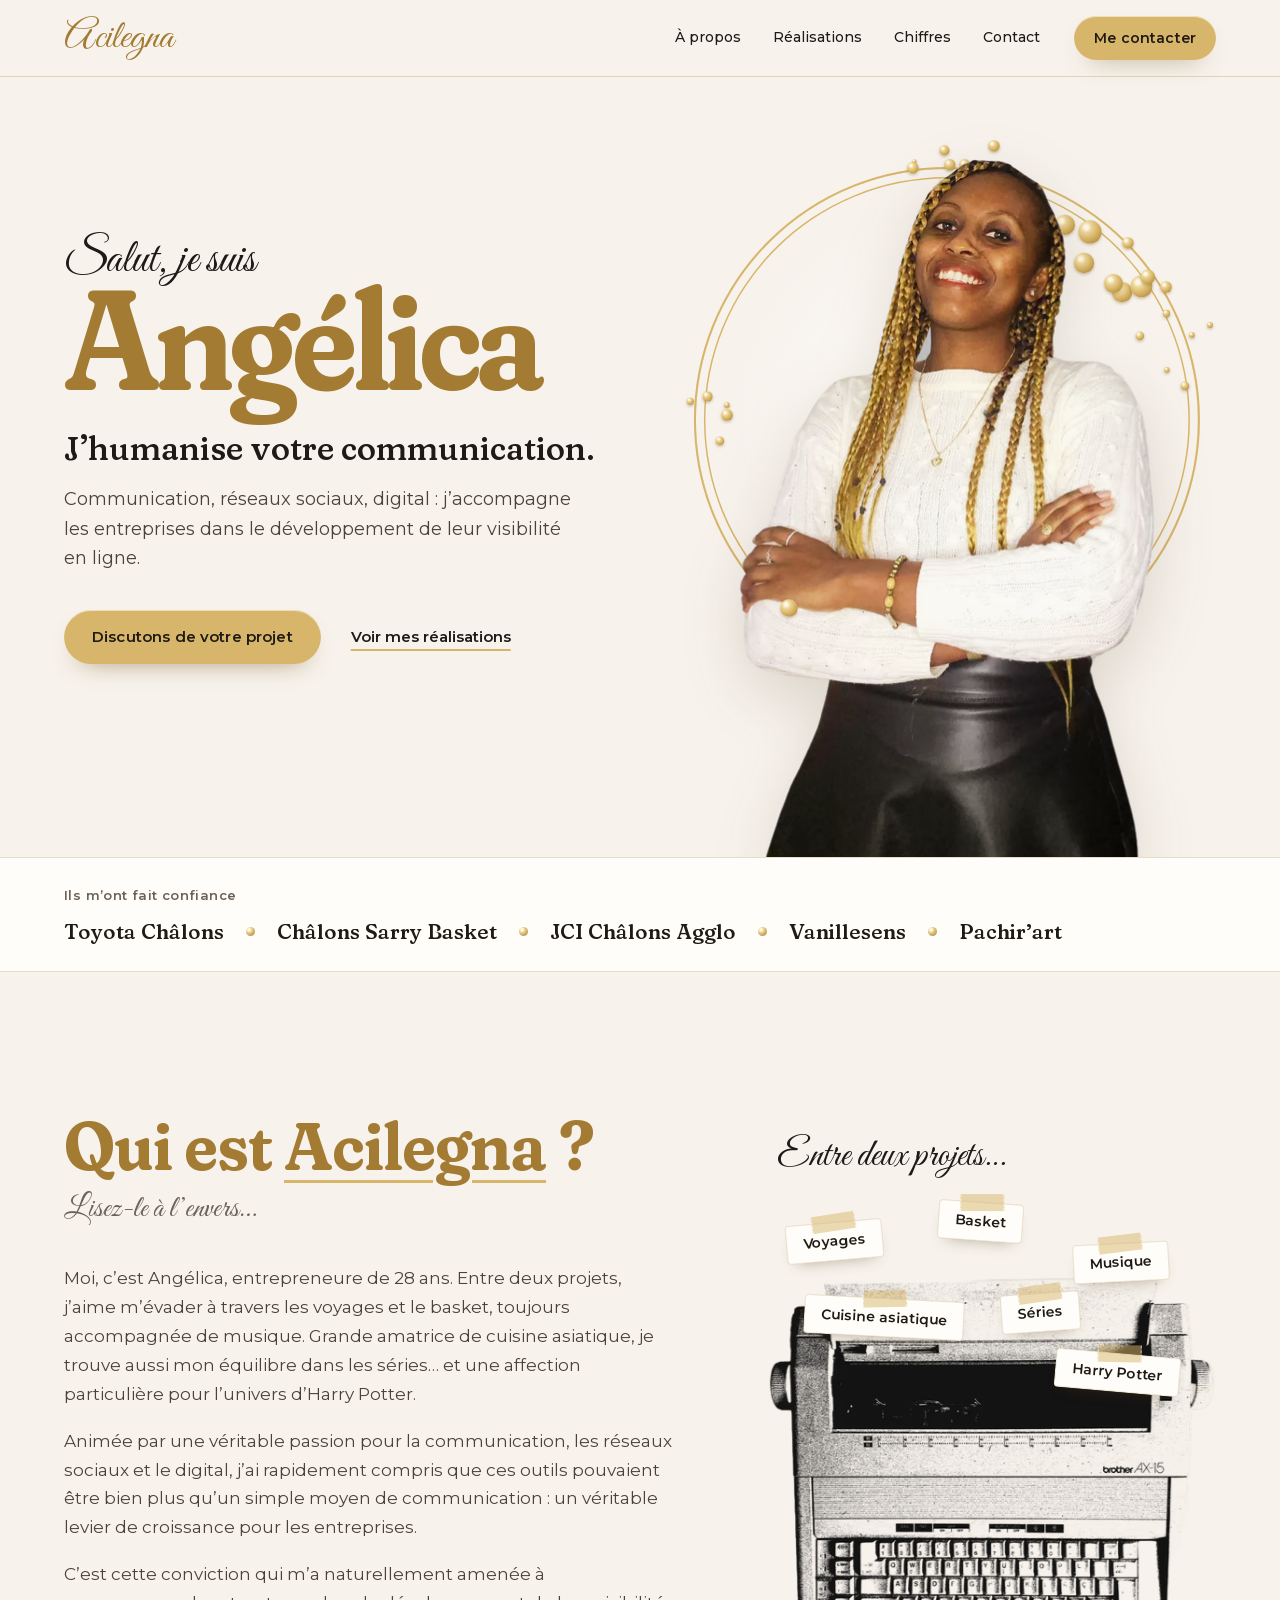
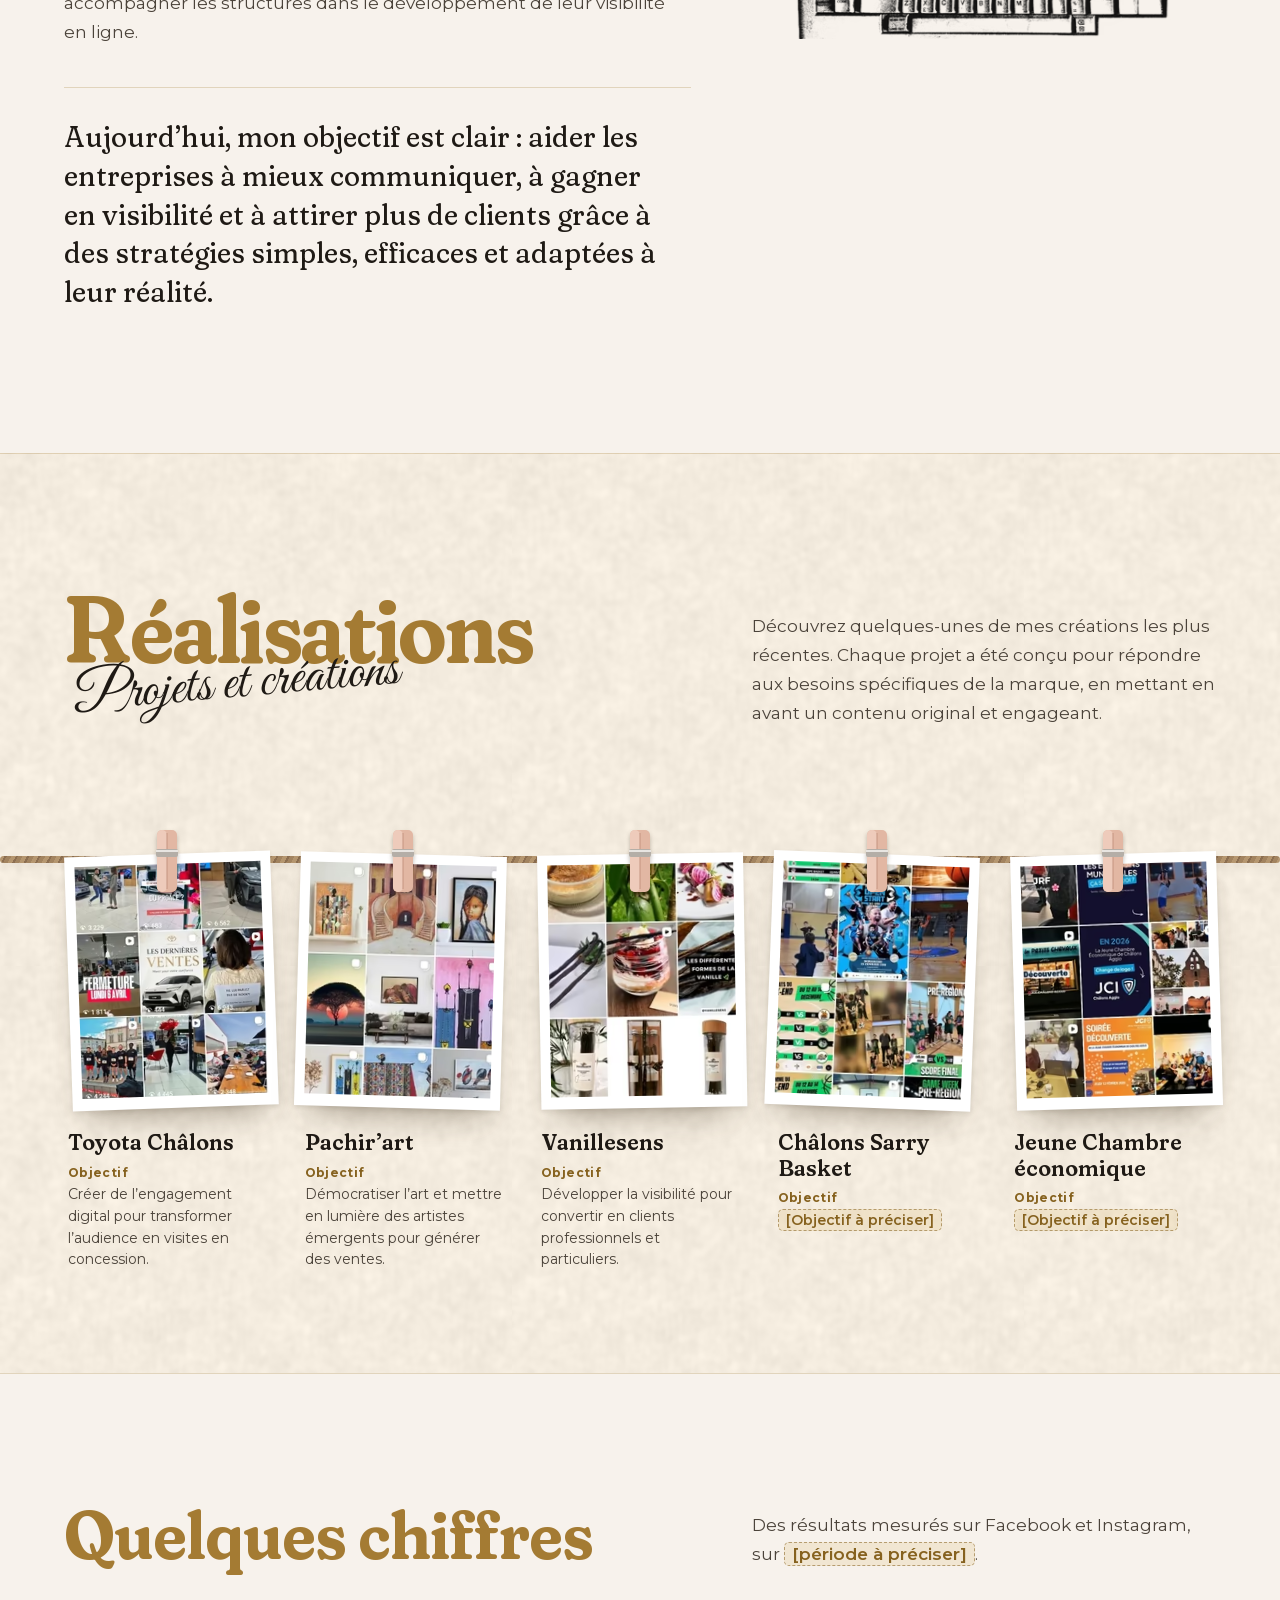
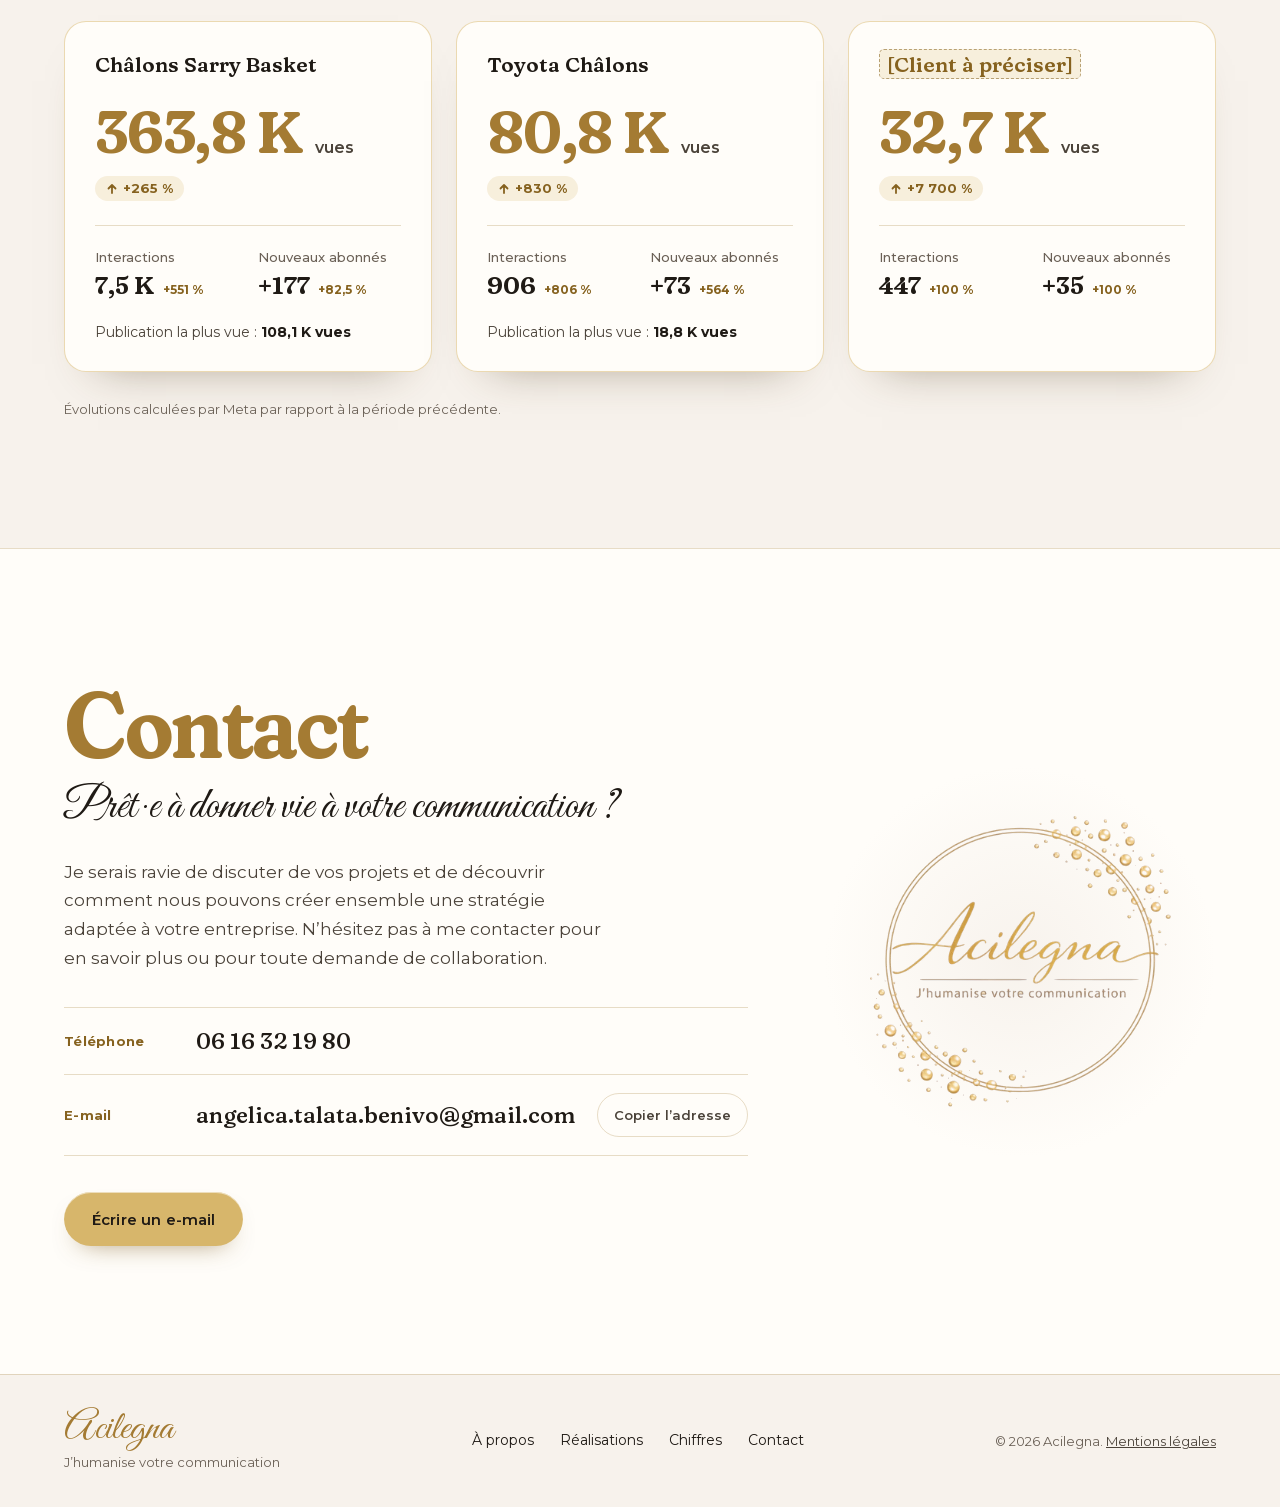
==== site/index.html @ 20736555 "Site Acilegna : version de production et maquette de référence - site/ : reproduction de la maquette" ====
<!doctype html>
<html lang="fr">
<head>
<meta charset="utf-8">
<meta name="viewport" content="width=device-width, initial-scale=1">
<title>Acilegna, J’humanise votre communication</title>
<meta name="description" content="Angélica accompagne les entreprises dans leur communication, leurs réseaux sociaux et leur visibilité en ligne.">
<link rel="canonical" href="https://domaine-a-preciser.example/">
<meta name="theme-color" content="#F7F2EC">

<meta property="og:type" content="website">
<meta property="og:locale" content="fr_FR">
<meta property="og:site_name" content="Acilegna">
<meta property="og:title" content="Acilegna, J’humanise votre communication">
<meta property="og:description" content="Angélica accompagne les entreprises dans leur communication, leurs réseaux sociaux et leur visibilité en ligne.">
<meta property="og:url" content="https://domaine-a-preciser.example/">
<meta property="og:image" content="https://domaine-a-preciser.example/assets/img/og-image.jpg">
<meta property="og:image:type" content="image/jpeg">
<meta property="og:image:width" content="1200">
<meta property="og:image:height" content="630">
<meta property="og:image:alt" content="Angélica, Acilegna : J’humanise votre communication">
<meta name="twitter:card" content="summary_large_image">

<link rel="icon" href="favicon.ico" sizes="32x32">
<link rel="icon" href="assets/icons/favicon.svg" type="image/svg+xml">
<link rel="apple-touch-icon" href="assets/icons/apple-touch-icon.png">
<link rel="manifest" href="site.webmanifest">

<link rel="preload" href="assets/fonts/fraunces-latin.woff2" as="font" type="font/woff2" crossorigin>
<link rel="preload" href="assets/fonts/montserrat-latin.woff2" as="font" type="font/woff2" crossorigin>
<link rel="preload" href="assets/fonts/great-vibes-latin.woff2" as="font" type="font/woff2" crossorigin>
<link rel="stylesheet" href="assets/css/acilegna.css">
<script src="assets/js/acilegna.js" defer></script>

<script type="application/ld+json">
{
  "@context": "https://schema.org",
  "@type": "ProfessionalService",
  "@id": "https://domaine-a-preciser.example/#acilegna",
  "name": "Acilegna",
  "slogan": "J’humanise votre communication",
  "description": "Angélica accompagne les entreprises dans leur communication, leurs réseaux sociaux et leur visibilité en ligne.",
  "url": "https://domaine-a-preciser.example/",
  "logo": "https://domaine-a-preciser.example/assets/img/acilegna-logo.png",
  "image": "https://domaine-a-preciser.example/assets/img/og-image.jpg",
  "telephone": "+33616321980",
  "email": "angelica.talata.benivo@gmail.com",
  "knowsAbout": ["Communication", "Réseaux sociaux", "Digital"],
  "founder": {
    "@type": "Person",
    "name": "Angélica",
    "image": "https://domaine-a-preciser.example/assets/img/angelica-portrait.png",
    "worksFor": { "@id": "https://domaine-a-preciser.example/#acilegna" }
  }
}
</script>
</head>
<body>
<div class="ac-root">

<header class="ac-header">
<div class="ac-wrap ac-header-in">
<a class="ac-wordmark" href="#accueil">Acilegna</a>
<nav class="ac-nav" aria-label="Navigation principale">
<a href="#a-propos">À propos</a>
<a href="#realisations">Réalisations</a>
<a href="#chiffres">Chiffres</a>
<a href="#contact">Contact</a>
</nav>
<a class="ac-btn ac-btn--sm ac-header-cta" href="#contact">Me contacter</a>
<button class="ac-menu-btn" type="button" aria-expanded="false" aria-controls="ac-menu"><svg width="18" height="18" viewBox="0 0 18 18" aria-hidden="true"><path d="M2 5h14M2 9h14M2 13h14"></path></svg>Menu</button>
</div>
<nav class="ac-menu" id="ac-menu" aria-label="Menu" hidden>
<a href="#a-propos">À propos</a>
<a href="#realisations">Réalisations</a>
<a href="#chiffres">Chiffres</a>
<a href="#contact">Contact</a>
</nav>
</header>

<section class="ac-hero" id="accueil">
<div class="ac-wrap ac-hero-grid">
<div class="ac-hero-copy">
<p class="ac-script ac-hero-hello">Salut, je suis</p>
<h1 class="ac-hero-name">Angélica</h1>
<p class="ac-hero-tagline">J’humanise votre communication.</p>
<p class="ac-hero-lead">Communication, réseaux sociaux, digital&nbsp;: j’accompagne les entreprises dans le développement de leur visibilité en ligne.</p>
<div class="ac-hero-actions">
<a class="ac-btn" href="#contact">Discutons de votre projet</a>
<a class="ac-link" href="#realisations">Voir mes réalisations</a>
</div>
</div>
<div class="ac-hero-visual">
<div class="ac-ring-box" aria-hidden="true">
<div class="ac-ring"></div>
<div class="ac-pearls ac-pearls--back"><span class="ac-pearl" style="left: 67.2%; top: 9.3%; width: 3.2%"></span><span class="ac-pearl" style="left: 76.7%; top: 11.3%; width: 3.14%"></span><span class="ac-pearl" style="left: 72%; top: 10.1%; width: 2.8%"></span><span class="ac-pearl" style="left: 75.8%; top: 17.5%; width: 2.71%"></span><span class="ac-pearl" style="left: 83.2%; top: 23.2%; width: 2.67%"></span><span class="ac-pearl" style="left: 81.6%; top: 21.7%; width: 2.53%"></span><span class="ac-pearl" style="left: 30.7%; top: 88.9%; width: 2.2%"></span><span class="ac-pearl" style="left: 50.7%; top: 6.4%; width: 2.15%"></span><span class="ac-pearl" style="left: 17.7%; top: 93%; width: 2.15%"></span><span class="ac-pearl" style="left: 17.2%; top: 93.9%; width: 2.09%"></span><span class="ac-pearl" style="left: 26.6%; top: 86.9%; width: 1.95%"></span><span class="ac-pearl" style="left: 25.4%; top: 89.7%; width: 1.81%"></span><span class="ac-pearl" style="left: 52.8%; top: -1.2%; width: 1.67%"></span><span class="ac-pearl" style="left: 49.8%; top: -1.2%; width: 1.66%"></span><span class="ac-pearl" style="left: 22.4%; top: 96.4%; width: 1.62%"></span><span class="ac-pearl" style="left: 58.5%; top: -5%; width: 1.57%"></span><span class="ac-pearl" style="left: 85%; top: 14.1%; width: 1.57%"></span><span class="ac-pearl" style="left: 92.6%; top: 22.9%; width: 1.53%"></span><span class="ac-pearl" style="left: 14.7%; top: 87.9%; width: 1.5%"></span><span class="ac-pearl" style="left: 19.8%; top: 94.8%; width: 1.49%"></span><span class="ac-pearl" style="left: 28.8%; top: 94.7%; width: 1.43%"></span><span class="ac-pearl" style="left: 48.8%; top: -4%; width: 1.38%"></span><span class="ac-pearl" style="left: 87.6%; top: 32.7%; width: 1.24%"></span><span class="ac-pearl" style="left: 4.6%; top: 53.6%; width: 1.2%"></span><span class="ac-pearl" style="left: 96.5%; top: 42.7%; width: 1.18%"></span><span class="ac-pearl" style="left: 56.4%; top: 3.2%; width: 1.15%"></span><span class="ac-pearl" style="left: 19%; top: 84.5%; width: 1.15%"></span><span class="ac-pearl" style="left: -1.2%; top: 45.8%; width: 1.07%"></span><span class="ac-pearl" style="left: 22.2%; top: 84%; width: 1.04%"></span><span class="ac-pearl" style="left: 29%; top: 84.7%; width: 0.97%"></span><span class="ac-pearl" style="left: 48.9%; top: 2.4%; width: 0.93%"></span><span class="ac-pearl" style="left: 92.9%; top: 28.5%; width: 0.92%"></span><span class="ac-pearl" style="left: 93.1%; top: 39.7%; width: 0.87%"></span><span class="ac-pearl" style="left: 27.6%; top: 95.1%; width: 0.87%"></span><span class="ac-pearl" style="left: 6.2%; top: 46.6%; width: 0.82%"></span><span class="ac-pearl" style="left: 98%; top: 32.8%; width: 0.79%"></span><span class="ac-pearl" style="left: 26%; top: 89%; width: 0.75%"></span><span class="ac-pearl" style="left: 51%; top: 4.6%; width: 0.73%"></span><span class="ac-pearl" style="left: 101.6%; top: 30.8%; width: 0.72%"></span><span class="ac-pearl" style="left: 43.3%; top: -1.4%; width: 0.6%"></span></div>
</div>
<picture><source type="image/avif" srcset="assets/img/angelica-portrait-300.avif 300w, assets/img/angelica-portrait-420.avif 420w, assets/img/angelica-portrait.avif 567w" sizes="(max-width: 392px) 248px, (max-width: 589px) 63vw, (max-width: 1023px) 372px, 420px"><source type="image/webp" srcset="assets/img/angelica-portrait-300.webp 300w, assets/img/angelica-portrait-420.webp 420w, assets/img/angelica-portrait.webp 567w" sizes="(max-width: 392px) 248px, (max-width: 589px) 63vw, (max-width: 1023px) 372px, 420px"><img class="ac-portrait" src="assets/img/angelica-portrait.png" alt="Angélica, souriante, les bras croisés" width="567" height="947" fetchpriority="high"></picture>
<div class="ac-ring-box ac-ring-box--front" aria-hidden="true">
<div class="ac-pearls ac-pearls--front"><span class="ac-pearl" style="left: 87%; top: 22.1%; width: 2.91%"></span><span class="ac-pearl" style="left: 17.7%; top: 86%; width: 2.31%"></span><span class="ac-pearl" style="left: 88.8%; top: 20.8%; width: 2.06%"></span><span class="ac-pearl" style="left: 42.6%; top: -0.7%; width: 1.65%"></span><span class="ac-pearl" style="left: 5.7%; top: 48.2%; width: 1.5%"></span><span class="ac-pearl" style="left: 2.1%; top: 44.7%; width: 1.33%"></span></div>
</div>
</div>
</div>
</section>

<section class="ac-clients" aria-label="Ils m’ont fait confiance">
<div class="ac-wrap ac-clients-in">
<p class="ac-clients-label">Ils m’ont fait confiance</p>
<ul class="ac-clients-list">
<li>Toyota Châlons</li>
<li>Châlons Sarry Basket</li>
<li>JCI Châlons Agglo</li>
<li>Vanillesens</li>
<li>Pachir’art</li>
</ul>
</div>
</section>

<section class="ac-about" id="a-propos" aria-labelledby="ac-about-title">
<div class="ac-wrap ac-about-grid">
<div class="ac-about-copy">
<h2 class="ac-h2" id="ac-about-title">Qui est <button class="ac-flip" type="button" aria-pressed="false" aria-label="Acilegna, c’est Angélica à l’envers"><span class="ac-flip-in"><span class="ac-flip-face">Acilegna</span><span class="ac-flip-face ac-flip-back">Angélica</span></span></button>&nbsp;?</h2>
<p class="ac-script ac-flip-hint">Lisez-le à l’envers…</p>
<div class="ac-prose">
<p>Moi, c’est Angélica, entrepreneure de 28&nbsp;ans. Entre deux projets, j’aime m’évader à travers les voyages et le basket, toujours accompagnée de musique. Grande amatrice de cuisine asiatique, je trouve aussi mon équilibre dans les séries… et une affection particulière pour l’univers d’Harry Potter.</p>
<p>Animée par une véritable passion pour la communication, les réseaux sociaux et le digital, j’ai rapidement compris que ces outils pouvaient être bien plus qu’un simple moyen de communication&nbsp;: un véritable levier de croissance pour les entreprises.</p>
<p>C’est cette conviction qui m’a naturellement amenée à accompagner les structures dans le développement de leur visibilité en ligne.</p>
</div>
<blockquote class="ac-quote"><p>Aujourd’hui, mon objectif est clair&nbsp;: aider les entreprises à mieux communiquer, à gagner en visibilité et à attirer plus de clients grâce à des stratégies simples, efficaces et adaptées à leur réalité.</p></blockquote>
</div>
<figure class="ac-about-visual">
<p class="ac-script ac-about-aside" aria-hidden="true">Entre deux projets…</p>
<picture><source type="image/avif" srcset="assets/img/machine-a-ecrire-360.avif 360w, assets/img/machine-a-ecrire-480.avif 480w, assets/img/machine-a-ecrire.avif 739w" sizes="(max-width: 399px) calc(100vw - 40px), (max-width: 577px) 90vw, (max-width: 1023px) 520px, (max-width: 1375px) 35vw, 481px"><source type="image/webp" srcset="assets/img/machine-a-ecrire-360.webp 360w, assets/img/machine-a-ecrire-480.webp 480w, assets/img/machine-a-ecrire.webp 739w" sizes="(max-width: 399px) calc(100vw - 40px), (max-width: 577px) 90vw, (max-width: 1023px) 520px, (max-width: 1375px) 35vw, 481px"><img class="ac-typewriter" src="assets/img/machine-a-ecrire.png" alt="" width="739" height="600" loading="lazy" decoding="async"></picture>
<ul class="ac-stickers" aria-label="Ce qu’Angélica aime entre deux projets">
<li class="ac-sticker" style="left: 4%; top: 17%; --r: -5deg">Voyages</li>
<li class="ac-sticker" style="left: 38%; top: 13%; --r: 4deg">Basket</li>
<li class="ac-sticker" style="left: 68%; top: 21%; --r: -3deg">Musique</li>
<li class="ac-sticker" style="left: 8%; top: 32%; --r: 3deg">Cuisine asiatique</li>
<li class="ac-sticker" style="left: 52%; top: 31%; --r: -4deg">Séries</li>
<li class="ac-sticker" style="left: 64%; top: 43%; --r: 5deg">Harry Potter</li>
</ul>
</figure>
</div>
</section>

<section class="ac-work" id="realisations" aria-labelledby="ac-work-title">
<div class="ac-wrap ac-work-head">
<div class="ac-work-titles">
<h2 class="ac-h2 ac-work-title" id="ac-work-title">Réalisations</h2>
<p class="ac-script ac-work-script" aria-hidden="true">Projets et créations</p>
</div>
<p class="ac-work-intro">Découvrez quelques-unes de mes créations les plus récentes. Chaque projet a été conçu pour répondre aux besoins spécifiques de la marque, en mettant en avant un contenu original et engageant.</p>
</div>
<div class="ac-line">
<div class="ac-rope" aria-hidden="true"></div>
<div class="ac-wrap">
<ul class="ac-prints">
<li class="ac-print" style="--r: -2deg">
<svg class="ac-pin" viewBox="0 0 22 62" aria-hidden="true"><rect x="1" y="0" width="20" height="62" rx="5" fill="#E2B7A3"></rect><rect x="1" y="0" width="10" height="62" rx="5" fill="#EECBBB"></rect><path d="M11 3V59" stroke="#C49480" stroke-width="1"></path><rect x="0" y="19" width="22" height="8" rx="2" fill="#B4AEA7"></rect><rect x="0" y="20" width="22" height="2" fill="#E8E5E1"></rect></svg>
<figure>
<div class="ac-print-photo"><picture><source type="image/avif" srcset="assets/img/grille-toyota-chalons-220.avif 220w, assets/img/grille-toyota-chalons.avif 334w" sizes="(max-width: 426px) calc(68vw - 20px), (max-width: 1023px) 270px, (max-width: 1380px) calc(16vw - 20px), 201px"><source type="image/webp" srcset="assets/img/grille-toyota-chalons-220.webp 220w, assets/img/grille-toyota-chalons.webp 334w" sizes="(max-width: 426px) calc(68vw - 20px), (max-width: 1023px) 270px, (max-width: 1380px) calc(16vw - 20px), 201px"><img src="assets/img/grille-toyota-chalons.jpg" alt="Aperçu du compte Instagram de Toyota Châlons" width="334" height="452" loading="lazy" decoding="async"></picture></div>
<figcaption>
<h3 class="ac-print-name">Toyota Châlons</h3>
<p class="ac-print-goal"><strong>Objectif</strong>Créer de l’engagement digital pour transformer l’audience en visites en concession.</p>
</figcaption>
</figure>
</li>
<li class="ac-print" style="--r: 1.6deg">
<svg class="ac-pin" viewBox="0 0 22 62" aria-hidden="true"><rect x="1" y="0" width="20" height="62" rx="5" fill="#E2B7A3"></rect><rect x="1" y="0" width="10" height="62" rx="5" fill="#EECBBB"></rect><path d="M11 3V59" stroke="#C49480" stroke-width="1"></path><rect x="0" y="19" width="22" height="8" rx="2" fill="#B4AEA7"></rect><rect x="0" y="20" width="22" height="2" fill="#E8E5E1"></rect></svg>
<figure>
<div class="ac-print-photo"><picture><source type="image/avif" srcset="assets/img/grille-pachirart-220.avif 220w, assets/img/grille-pachirart.avif 334w" sizes="(max-width: 426px) calc(68vw - 20px), (max-width: 1023px) 270px, (max-width: 1380px) calc(16vw - 20px), 201px"><source type="image/webp" srcset="assets/img/grille-pachirart-220.webp 220w, assets/img/grille-pachirart.webp 334w" sizes="(max-width: 426px) calc(68vw - 20px), (max-width: 1023px) 270px, (max-width: 1380px) calc(16vw - 20px), 201px"><img src="assets/img/grille-pachirart.jpg" alt="Aperçu du compte Instagram de Pachir’art" width="334" height="382" loading="lazy" decoding="async"></picture></div>
<figcaption>
<h3 class="ac-print-name">Pachir’art</h3>
<p class="ac-print-goal"><strong>Objectif</strong>Démocratiser l’art et mettre en lumière des artistes émergents pour générer des ventes.</p>
</figcaption>
</figure>
</li>
<li class="ac-print" style="--r: -1deg">
<svg class="ac-pin" viewBox="0 0 22 62" aria-hidden="true"><rect x="1" y="0" width="20" height="62" rx="5" fill="#E2B7A3"></rect><rect x="1" y="0" width="10" height="62" rx="5" fill="#EECBBB"></rect><path d="M11 3V59" stroke="#C49480" stroke-width="1"></path><rect x="0" y="19" width="22" height="8" rx="2" fill="#B4AEA7"></rect><rect x="0" y="20" width="22" height="2" fill="#E8E5E1"></rect></svg>
<figure>
<div class="ac-print-photo"><picture><source type="image/avif" srcset="assets/img/grille-vanillesens-220.avif 220w, assets/img/grille-vanillesens.avif 426w" sizes="(max-width: 426px) calc(68vw - 20px), (max-width: 1023px) 270px, (max-width: 1380px) calc(16vw - 20px), 201px"><source type="image/webp" srcset="assets/img/grille-vanillesens-220.webp 220w, assets/img/grille-vanillesens.webp 426w" sizes="(max-width: 426px) calc(68vw - 20px), (max-width: 1023px) 270px, (max-width: 1380px) calc(16vw - 20px), 201px"><img src="assets/img/grille-vanillesens.jpg" alt="Aperçu du compte Instagram de Vanillesens" width="426" height="470" loading="lazy" decoding="async"></picture></div>
<figcaption>
<h3 class="ac-print-name">Vanillesens</h3>
<p class="ac-print-goal"><strong>Objectif</strong>Développer la visibilité pour convertir en clients professionnels et particuliers.</p>
</figcaption>
</figure>
</li>
<li class="ac-print" style="--r: 2.2deg">
<svg class="ac-pin" viewBox="0 0 22 62" aria-hidden="true"><rect x="1" y="0" width="20" height="62" rx="5" fill="#E2B7A3"></rect><rect x="1" y="0" width="10" height="62" rx="5" fill="#EECBBB"></rect><path d="M11 3V59" stroke="#C49480" stroke-width="1"></path><rect x="0" y="19" width="22" height="8" rx="2" fill="#B4AEA7"></rect><rect x="0" y="20" width="22" height="2" fill="#E8E5E1"></rect></svg>
<figure>
<div class="ac-print-photo"><picture><source type="image/avif" srcset="assets/img/grille-chalons-sarry-basket-220.avif 220w, assets/img/grille-chalons-sarry-basket.avif 426w" sizes="(max-width: 426px) calc(68vw - 20px), (max-width: 1023px) 270px, (max-width: 1380px) calc(16vw - 20px), 201px"><source type="image/webp" srcset="assets/img/grille-chalons-sarry-basket-220.webp 220w, assets/img/grille-chalons-sarry-basket.webp 426w" sizes="(max-width: 426px) calc(68vw - 20px), (max-width: 1023px) 270px, (max-width: 1380px) calc(16vw - 20px), 201px"><img src="assets/img/grille-chalons-sarry-basket.jpg" alt="Aperçu du compte Instagram de Châlons Sarry Basket" width="426" height="470" loading="lazy" decoding="async"></picture></div>
<figcaption>
<h3 class="ac-print-name">Châlons Sarry Basket</h3>
<p class="ac-print-goal"><strong>Objectif</strong><span class="ac-todo">[Objectif à préciser]</span></p>
</figcaption>
</figure>
</li>
<li class="ac-print" style="--r: -1.6deg">
<svg class="ac-pin" viewBox="0 0 22 62" aria-hidden="true"><rect x="1" y="0" width="20" height="62" rx="5" fill="#E2B7A3"></rect><rect x="1" y="0" width="10" height="62" rx="5" fill="#EECBBB"></rect><path d="M11 3V59" stroke="#C49480" stroke-width="1"></path><rect x="0" y="19" width="22" height="8" rx="2" fill="#B4AEA7"></rect><rect x="0" y="20" width="22" height="2" fill="#E8E5E1"></rect></svg>
<figure>
<div class="ac-print-photo"><picture><source type="image/avif" srcset="assets/img/grille-jci-chalons-220.avif 220w, assets/img/grille-jci-chalons.avif 426w" sizes="(max-width: 426px) calc(68vw - 20px), (max-width: 1023px) 270px, (max-width: 1380px) calc(16vw - 20px), 201px"><source type="image/webp" srcset="assets/img/grille-jci-chalons-220.webp 220w, assets/img/grille-jci-chalons.webp 426w" sizes="(max-width: 426px) calc(68vw - 20px), (max-width: 1023px) 270px, (max-width: 1380px) calc(16vw - 20px), 201px"><img src="assets/img/grille-jci-chalons.jpg" alt="Aperçu du compte Instagram de la Jeune Chambre économique de Châlons Agglo" width="426" height="478" loading="lazy" decoding="async"></picture></div>
<figcaption>
<h3 class="ac-print-name">Jeune Chambre économique</h3>
<p class="ac-print-goal"><strong>Objectif</strong><span class="ac-todo">[Objectif à préciser]</span></p>
</figcaption>
</figure>
</li>
</ul>
</div>
</div>
</section>

<section class="ac-stats" id="chiffres" aria-labelledby="ac-stats-title">
<div class="ac-wrap">
<div class="ac-stats-head">
<h2 class="ac-h2" id="ac-stats-title">Quelques chiffres</h2>
<p class="ac-stats-intro">Des résultats mesurés sur Facebook et Instagram, sur <span class="ac-todo">[période à préciser]</span>.</p>
</div>
<div class="ac-stats-grid">
<article class="ac-stat">
<h3 class="ac-stat-client">Châlons Sarry Basket</h3>
<p class="ac-stat-main"><span class="ac-stat-num">363,8&nbsp;K</span><span class="ac-stat-unit">vues</span></p>
<p class="ac-trend"><svg width="12" height="12" viewBox="0 0 12 12" aria-hidden="true"><path d="M6 10V2M2.5 5.5 6 2l3.5 3.5"></path></svg>+265&nbsp;%</p>
<dl class="ac-stat-list">
<div><dt>Interactions</dt><dd>7,5&nbsp;K<span>+551&nbsp;%</span></dd></div>
<div><dt>Nouveaux abonnés</dt><dd>+177<span>+82,5&nbsp;%</span></dd></div>
</dl>
<p class="ac-stat-best">Publication la plus vue&nbsp;: <strong>108,1&nbsp;K vues</strong></p>
</article>
<article class="ac-stat">
<h3 class="ac-stat-client">Toyota Châlons</h3>
<p class="ac-stat-main"><span class="ac-stat-num">80,8&nbsp;K</span><span class="ac-stat-unit">vues</span></p>
<p class="ac-trend"><svg width="12" height="12" viewBox="0 0 12 12" aria-hidden="true"><path d="M6 10V2M2.5 5.5 6 2l3.5 3.5"></path></svg>+830&nbsp;%</p>
<dl class="ac-stat-list">
<div><dt>Interactions</dt><dd>906<span>+806&nbsp;%</span></dd></div>
<div><dt>Nouveaux abonnés</dt><dd>+73<span>+564&nbsp;%</span></dd></div>
</dl>
<p class="ac-stat-best">Publication la plus vue&nbsp;: <strong>18,8&nbsp;K vues</strong></p>
</article>
<article class="ac-stat">
<h3 class="ac-stat-client"><span class="ac-todo">[Client à préciser]</span></h3>
<p class="ac-stat-main"><span class="ac-stat-num">32,7&nbsp;K</span><span class="ac-stat-unit">vues</span></p>
<p class="ac-trend"><svg width="12" height="12" viewBox="0 0 12 12" aria-hidden="true"><path d="M6 10V2M2.5 5.5 6 2l3.5 3.5"></path></svg>+7&nbsp;700&nbsp;%</p>
<dl class="ac-stat-list">
<div><dt>Interactions</dt><dd>447<span>+100&nbsp;%</span></dd></div>
<div><dt>Nouveaux abonnés</dt><dd>+35<span>+100&nbsp;%</span></dd></div>
</dl>
</article>
</div>
<p class="ac-stats-note">Évolutions calculées par Meta par rapport à la période précédente.</p>
</div>
</section>

<section class="ac-contact" id="contact" aria-labelledby="ac-contact-title">
<div class="ac-wrap ac-contact-grid">
<div class="ac-contact-copy">
<h2 class="ac-h2 ac-contact-title" id="ac-contact-title">Contact</h2>
<p class="ac-script ac-contact-script">Prêt·e à donner vie à votre communication&nbsp;?</p>
<p class="ac-contact-text">Je serais ravie de discuter de vos projets et de découvrir comment nous pouvons créer ensemble une stratégie adaptée à votre entreprise. N’hésitez pas à me contacter pour en savoir plus ou pour toute demande de collaboration.</p>
<ul class="ac-contact-list">
<li><span class="ac-contact-k">Téléphone</span><a class="ac-contact-v" href="tel:+33616321980">06 16 32 19 80</a></li>
<li><span class="ac-contact-k">E-mail</span><a class="ac-contact-v" href="mailto:angelica.talata.benivo@gmail.com">angelica.talata.benivo@gmail.com</a><button class="ac-copy" type="button" data-copy="angelica.talata.benivo@gmail.com">Copier l’adresse</button></li>
</ul>
<div class="ac-contact-cta"><a class="ac-btn" href="mailto:angelica.talata.benivo@gmail.com?subject=Projet%20de%20communication">Écrire un e-mail</a></div>
</div>
<div class="ac-contact-visual">
<picture><source type="image/avif" srcset="assets/img/acilegna-logo.avif"><source type="image/webp" srcset="assets/img/acilegna-logo.webp"><img src="assets/img/acilegna-logo.png" alt="Logo Acilegna, J’humanise votre communication" width="305" height="295" loading="lazy" decoding="async"></picture>
</div>
</div>
</section>

<footer class="ac-footer">
<div class="ac-wrap ac-footer-in">
<div>
<a class="ac-wordmark" href="#accueil">Acilegna</a>
<p class="ac-footer-tag">J’humanise votre communication</p>
</div>
<nav class="ac-footer-nav" aria-label="Pied de page">
<a href="#a-propos">À propos</a>
<a href="#realisations">Réalisations</a>
<a href="#chiffres">Chiffres</a>
<a href="#contact">Contact</a>
</nav>
<p class="ac-footer-legal">© 2026 Acilegna. <a href="mentions-legales.html">Mentions légales</a></p>
</div>
</footer>

</div>
</body>
</html>
---- site/assets/css/acilegna.css ----
/* ---------- Polices auto-hébergées (fichiers Google Fonts, licence SIL OFL 1.1) ---------- */
@font-face { font-family: "Fraunces"; font-style: normal; font-weight: 300 800; font-display: swap; src: url(../fonts/fraunces-latin.woff2) format("woff2"); unicode-range: U+0000-00FF, U+0131, U+0152-0153, U+02BB-02BC, U+02C6, U+02DA, U+02DC, U+0304, U+0308, U+0329, U+2000-206F, U+20AC, U+2122, U+2191, U+2193, U+2212, U+2215, U+FEFF, U+FFFD; }
@font-face { font-family: "Fraunces"; font-style: normal; font-weight: 300 800; font-display: swap; src: url(../fonts/fraunces-latin-ext.woff2) format("woff2"); unicode-range: U+0100-02BA, U+02BD-02C5, U+02C7-02CC, U+02CE-02D7, U+02DD-02FF, U+0304, U+0308, U+0329, U+1D00-1DBF, U+1E00-1E9F, U+1EF2-1EFF, U+2020, U+20A0-20AB, U+20AD-20C4, U+2113, U+2C60-2C7F, U+A720-A7FF; }
@font-face { font-family: "Great Vibes"; font-style: normal; font-weight: 400; font-display: swap; src: url(../fonts/great-vibes-latin.woff2) format("woff2"); unicode-range: U+0000-00FF, U+0131, U+0152-0153, U+02BB-02BC, U+02C6, U+02DA, U+02DC, U+0304, U+0308, U+0329, U+2000-206F, U+20AC, U+2122, U+2191, U+2193, U+2212, U+2215, U+FEFF, U+FFFD; }
@font-face { font-family: "Great Vibes"; font-style: normal; font-weight: 400; font-display: swap; src: url(../fonts/great-vibes-latin-ext.woff2) format("woff2"); unicode-range: U+0100-02BA, U+02BD-02C5, U+02C7-02CC, U+02CE-02D7, U+02DD-02FF, U+0304, U+0308, U+0329, U+1D00-1DBF, U+1E00-1E9F, U+1EF2-1EFF, U+2020, U+20A0-20AB, U+20AD-20C4, U+2113, U+2C60-2C7F, U+A720-A7FF; }
@font-face { font-family: "Montserrat"; font-style: normal; font-weight: 400 700; font-display: swap; src: url(../fonts/montserrat-latin.woff2) format("woff2"); unicode-range: U+0000-00FF, U+0131, U+0152-0153, U+02BB-02BC, U+02C6, U+02DA, U+02DC, U+0304, U+0308, U+0329, U+2000-206F, U+20AC, U+2122, U+2191, U+2193, U+2212, U+2215, U+FEFF, U+FFFD; }
@font-face { font-family: "Montserrat"; font-style: normal; font-weight: 400 700; font-display: swap; src: url(../fonts/montserrat-latin-ext.woff2) format("woff2"); unicode-range: U+0100-02BA, U+02BD-02C5, U+02C7-02CC, U+02CE-02D7, U+02DD-02FF, U+0304, U+0308, U+0329, U+1D00-1DBF, U+1E00-1E9F, U+1EF2-1EFF, U+2020, U+20A0-20AB, U+20AD-20C4, U+2113, U+2C60-2C7F, U+A720-A7FF; }

html { scroll-behavior: smooth; }
body { margin: 0; }
a { color: #86621F; }
a:hover { color: #1F1A15; }

/* ---------- Jetons (tokens) ---------- */
.ac-root {
  --creme: #F7F2EC; --ivoire: #FFFDF9; --papier: #F4ECDF;
  --or: #D7B66B; --or-fonce: #C9A55A; --or-titre: #A47B33; --or-texte: #86621F;
  --or-voile: rgba(215, 182, 107, .2); --trait: rgba(164, 123, 51, .26);
  --encre: #1F1A15; --encre-2: #4B433A; --encre-3: #6B6157;
  --f-titre: "Fraunces", Georgia, "Times New Roman", serif;
  --f-script: "Great Vibes", "Snell Roundhand", cursive;
  --f-texte: "Montserrat", system-ui, -apple-system, "Segoe UI", Roboto, sans-serif;
  --wrap: 1240px; --gut: clamp(20px, 5vw, 64px);
  position: relative; overflow-x: clip;
  font-family: var(--f-texte); font-size: 17px; line-height: 1.7;
  color: var(--encre); background: var(--creme);
  -webkit-font-smoothing: antialiased; text-rendering: optimizeLegibility;
}
.ac-root *, .ac-root *::before, .ac-root *::after { box-sizing: border-box; }
:where(.ac-root) :where(h1, h2, h3, p, figure, blockquote, ul, dl, dd) { margin: 0; }
:where(.ac-root) :where(ul) { padding: 0; list-style: none; }
.ac-root ::selection { background: var(--or); color: var(--encre); }
.ac-root :focus-visible { outline: 2px solid var(--or-titre); outline-offset: 3px; border-radius: 6px; }
.ac-root section { scroll-margin-top: 84px; }
.ac-wrap { width: 100%; max-width: calc(var(--wrap) + 2 * var(--gut)); margin: 0 auto; padding-left: var(--gut); padding-right: var(--gut); }
.ac-serif { font-family: var(--f-titre); font-variation-settings: "SOFT" 100, "WONK" 0; }
.ac-script { font-family: var(--f-script); font-weight: 400; line-height: 1; }
.ac-h2 { font-family: var(--f-titre); font-variation-settings: "SOFT" 100, "WONK" 0; font-weight: 650; font-size: clamp(2.6rem, 5.2vw, 4.6rem); line-height: 1; letter-spacing: -.015em; color: var(--or-titre); text-wrap: balance; }
.ac-root picture { display: contents; } /* <picture> n'ajoute aucune boîte : la mise en page reste celle de l'<img> seule */
.ac-todo { padding: 1px 7px; border-radius: 5px; background: var(--or-voile); border: 1px dashed rgba(134, 98, 31, .55); color: var(--or-texte); font-weight: 600; white-space: nowrap; }

/* ---------- Boutons ---------- */
.ac-btn { display: inline-flex; align-items: center; justify-content: center; gap: 10px; min-height: 54px; padding: 0 28px; border: 0; border-radius: 999px; background: var(--or); color: var(--encre); font: 600 15px/1 var(--f-texte); letter-spacing: .01em; text-decoration: none; white-space: nowrap; cursor: pointer; box-shadow: inset 0 1px 0 rgba(255, 255, 255, .55), 0 12px 26px -16px rgba(120, 88, 30, .7); transition: background-color .2s ease, transform .2s ease, box-shadow .2s ease; }
.ac-btn:hover { background: var(--or-fonce); color: var(--encre); transform: translateY(-1px); box-shadow: inset 0 1px 0 rgba(255, 255, 255, .55), 0 18px 32px -16px rgba(120, 88, 30, .75); }
.ac-btn:active { transform: translateY(0); }
.ac-btn--sm { min-height: 44px; padding: 0 20px; font-size: 14px; }
.ac-link { display: inline-flex; align-items: center; min-height: 44px; font-size: 15px; font-weight: 600; color: var(--encre); text-decoration: underline; text-decoration-color: var(--or); text-decoration-thickness: 2px; text-underline-offset: 7px; transition: color .2s ease, text-underline-offset .2s ease; }
.ac-link:hover { color: var(--or-texte); text-underline-offset: 4px; }

/* ---------- En-tête ---------- */
.ac-header { position: sticky; top: 0; z-index: 40; background: rgba(247, 242, 236, .84); -webkit-backdrop-filter: blur(14px) saturate(1.2); backdrop-filter: blur(14px) saturate(1.2); border-bottom: 1px solid var(--trait); }
.ac-header-in { display: flex; align-items: center; gap: 20px; min-height: 76px; }
.ac-wordmark { font-family: var(--f-script); font-size: 40px; line-height: 1; color: var(--or-titre); text-decoration: none; padding: 4px 0; }
.ac-wordmark:hover { color: var(--or-texte); }
.ac-nav { display: flex; gap: 4px; margin-left: auto; }
.ac-nav a { padding: 12px 14px; border-radius: 999px; font-size: 14px; font-weight: 500; color: var(--encre); text-decoration: none; transition: background-color .2s ease, color .2s ease; }
.ac-nav a:hover { color: var(--encre); background: var(--or-voile); }
.ac-menu-btn { display: none; align-items: center; gap: 10px; min-height: 44px; margin-left: auto; padding: 0 16px; border-radius: 999px; border: 1px solid var(--trait); background: var(--ivoire); font: 600 14px/1 var(--f-texte); color: var(--encre); cursor: pointer; }
.ac-menu-btn svg { fill: none; stroke: currentColor; stroke-width: 1.8; stroke-linecap: round; }
.ac-menu { display: grid; padding: 4px var(--gut) 20px; border-top: 1px solid var(--trait); }
.ac-menu a { padding: 14px 0; border-bottom: 1px solid var(--trait); font-family: var(--f-titre); font-variation-settings: "SOFT" 100; font-weight: 500; font-size: 24px; color: var(--encre); text-decoration: none; }

/* ---------- Héros ---------- */
.ac-hero { position: relative; overflow: hidden; }
.ac-hero-grid { display: grid; grid-template-columns: minmax(0, 1.08fr) minmax(0, 1fr); gap: 32px; min-height: 780px; }
.ac-hero-copy { align-self: center; padding: 64px 0 96px; }
.ac-hero-hello { font-size: clamp(2.3rem, 3.6vw, 3.3rem); color: var(--encre); }
.ac-hero-name { margin-top: -.08em; font-family: var(--f-titre); font-variation-settings: "SOFT" 100, "WONK" 0; font-weight: 650; font-size: clamp(4.6rem, 11vw, 9.6rem); line-height: .95; letter-spacing: -.03em; color: var(--or-titre); }
.ac-hero-tagline { margin-top: 22px; font-family: var(--f-titre); font-variation-settings: "SOFT" 100, "WONK" 0; font-weight: 500; font-size: clamp(1.6rem, 2.6vw, 2.3rem); line-height: 1.15; color: var(--encre); }
.ac-hero-lead { margin-top: 18px; max-width: 33rem; font-size: 18px; line-height: 1.65; color: var(--encre-2); text-wrap: pretty; }
.ac-hero-actions { margin-top: 36px; display: flex; flex-wrap: wrap; align-items: center; gap: 14px 30px; }
.ac-hero-visual { position: relative; min-height: 680px; }
.ac-ring-box { position: absolute; z-index: 1; left: 50%; top: 44%; width: min(560px, 94%); aspect-ratio: 1; translate: -50% -50%; }
.ac-ring-box--front { z-index: 3; pointer-events: none; }
.ac-ring-box--front::before { display: none; }
.ac-ring-box::before { content: ""; position: absolute; inset: 8%; border-radius: 50%; background: radial-gradient(closest-side, rgba(255, 253, 249, .95), rgba(255, 253, 249, 0)); }
.ac-ring { position: absolute; inset: 0; border-radius: 50%; border: 2px solid var(--or); box-shadow: inset 0 0 0 8px var(--creme), inset 0 0 0 9.5px var(--or); translate: calc(var(--mx, 0) * -5px) calc(var(--my, 0) * -4px); transition: translate .2s linear; }
.ac-pearls { position: absolute; inset: 0; pointer-events: none; }
.ac-pearls--back { z-index: 1; translate: calc(var(--mx, 0) * -12px) calc(var(--my, 0) * -9px); }
.ac-pearls--front { z-index: 3; translate: calc(var(--mx, 0) * 20px) calc(var(--my, 0) * 15px); }
.ac-pearl { position: absolute; aspect-ratio: 1; border-radius: 50%; scale: 1.45; background: radial-gradient(circle at 34% 30%, #FFF8E4 0 9%, #ECD599 25%, #D3AF5D 58%, #A27A30 100%); box-shadow: 0 1px 2px rgba(110, 80, 25, .32); }
.ac-portrait { position: absolute; z-index: 2; bottom: 0; left: 50%; translate: -50% 0; height: min(700px, 96%); width: auto; max-width: none; aspect-ratio: 567 / 947; filter: drop-shadow(0 20px 30px rgba(80, 60, 30, .16)); }

/* ---------- Clients ---------- */
.ac-clients { position: relative; z-index: 3; background: var(--ivoire); border-top: 1px solid var(--trait); border-bottom: 1px solid var(--trait); }
.ac-clients-in { display: flex; flex-wrap: wrap; align-items: center; gap: 12px 44px; padding-top: 26px; padding-bottom: 26px; }
.ac-clients-label { font-size: 13px; font-weight: 600; letter-spacing: .03em; color: var(--encre-3); }
.ac-clients-list { display: flex; flex-wrap: wrap; align-items: center; row-gap: 8px; }
.ac-clients-list li { display: inline-flex; align-items: center; font-family: var(--f-titre); font-variation-settings: "SOFT" 100, "WONK" 0; font-weight: 500; font-size: 21px; line-height: 1.3; color: var(--encre); }
.ac-clients-list li + li::before { content: ""; width: 9px; height: 9px; margin: 0 22px; border-radius: 50%; background: radial-gradient(circle at 34% 30%, #FFF8E4 0 12%, #E2C57F 40%, #A27A30 100%); }

/* ---------- À propos ---------- */
.ac-about { padding: clamp(84px, 11vw, 150px) 0; }
.ac-about-grid { display: grid; grid-template-columns: minmax(0, 7fr) minmax(0, 5fr); gap: clamp(40px, 6vw, 96px); align-items: start; }
.ac-flip { appearance: none; -webkit-appearance: none; display: inline-grid; margin: 0; padding: 0; border: 0; background: none; font: inherit; font-variation-settings: inherit; letter-spacing: inherit; line-height: inherit; color: inherit; cursor: pointer; perspective: 700px; vertical-align: baseline; }
.ac-flip-in { display: grid; transform-style: preserve-3d; transition: transform .75s cubic-bezier(.3, 1.35, .5, 1); }
.ac-flip-face { grid-area: 1 / 1; -webkit-backface-visibility: hidden; backface-visibility: hidden; text-decoration: underline; text-decoration-color: var(--or); text-decoration-thickness: 3px; text-underline-offset: 10px; }
.ac-flip-back { transform: rotateX(180deg); color: var(--encre); }
.ac-flip:hover .ac-flip-in, .ac-flip:focus-visible .ac-flip-in, .ac-flip[aria-pressed="true"] .ac-flip-in { transform: rotateX(180deg); }
.ac-flip-hint { margin-top: 14px; font-size: 1.9rem; color: var(--encre-3); }
.ac-prose { margin-top: 40px; display: grid; gap: 18px; max-width: 38rem; color: var(--encre-2); text-wrap: pretty; }
.ac-quote { margin-top: 40px; padding-top: 30px; border-top: 1px solid var(--trait); max-width: 40rem; }
.ac-quote p { font-family: var(--f-titre); font-variation-settings: "SOFT" 100, "WONK" 0; font-weight: 400; font-size: clamp(1.4rem, 2.2vw, 1.9rem); line-height: 1.38; color: var(--encre); text-wrap: pretty; }
.ac-about-visual { position: relative; margin-top: 24px; aspect-ratio: 5 / 5.6; }
.ac-about-aside { position: absolute; left: 2%; top: 0; font-size: clamp(2.2rem, 3vw, 2.8rem); color: var(--encre); }
.ac-typewriter { position: absolute; left: 0; bottom: 0; width: 100%; height: auto; aspect-ratio: 739 / 600; mix-blend-mode: multiply; }
.ac-stickers { position: absolute; inset: 0; }
.ac-sticker { position: absolute; padding: 9px 16px 10px; border-radius: 4px; background: var(--ivoire); border: 1px solid rgba(164, 123, 51, .22); box-shadow: 0 8px 16px -10px rgba(80, 60, 30, .45); font-size: 14px; font-weight: 600; line-height: 1.3; white-space: nowrap; color: var(--encre); rotate: var(--r, 0deg); transition: rotate .35s cubic-bezier(.3, 1.4, .5, 1), translate .35s ease; }
.ac-sticker::before { content: ""; position: absolute; left: 50%; top: -9px; width: 44px; height: 17px; translate: -50% 0; rotate: -4deg; background: rgba(215, 182, 107, .5); border-left: 1px dashed rgba(255, 255, 255, .6); border-right: 1px dashed rgba(255, 255, 255, .6); }
.ac-sticker:hover { rotate: 0deg; translate: 0 -4px; }

/* ---------- Réalisations ---------- */
.ac-work { position: relative; padding: clamp(84px, 10vw, 140px) 0 clamp(70px, 8vw, 110px); background: #F4ECDF url(../img/texture-papier.jpg) repeat; background-image: image-set(url(../img/texture-papier.avif) type("image/avif"), url(../img/texture-papier.webp) type("image/webp"), url(../img/texture-papier.jpg) type("image/jpeg")); background-size: 512px 512px; border-top: 1px solid var(--trait); }
.ac-work-head { display: grid; grid-template-columns: minmax(0, 1fr) minmax(0, 29rem); gap: 28px 64px; align-items: end; }
.ac-work-titles { position: relative; padding-bottom: clamp(36px, 4vw, 54px); }
.ac-work-title { font-size: clamp(3.2rem, 7.4vw, 6.6rem); }
.ac-work-script { position: absolute; left: clamp(4px, 1vw, 16px); bottom: 0; font-size: clamp(2.4rem, 4.4vw, 4.1rem); color: var(--encre); rotate: -5deg; transform-origin: 0 100%; pointer-events: none; }
.ac-work-intro { color: var(--encre-2); text-wrap: pretty; }
.ac-line { position: relative; margin-top: clamp(64px, 8vw, 104px); }
.ac-rope { position: absolute; left: 0; right: 0; top: 26px; height: 7px; border-radius: 4px; background: repeating-linear-gradient(118deg, #B5966F 0 4px, #8C6E50 4px 6px, #A2835F 6px 10px); box-shadow: 0 5px 6px -3px rgba(70, 50, 30, .3); }
.ac-prints { position: relative; display: grid; grid-template-columns: repeat(5, minmax(0, 1fr)); gap: clamp(18px, 2.4vw, 34px); }
.ac-print { position: relative; padding-top: 6px; }
.ac-pin { position: absolute; left: 50%; top: 0; z-index: 2; width: 22px; height: 62px; translate: -50% 0; filter: drop-shadow(0 3px 2px rgba(60, 40, 20, .3)); }
.ac-print-photo { position: relative; margin-top: 18px; padding: 10px 10px 12px; background: #FFFFFF; box-shadow: 0 2px 4px rgba(60, 45, 25, .1), 0 20px 34px -18px rgba(60, 45, 25, .5); transform-origin: 50% 0; rotate: var(--r, 0deg); }
.ac-print:hover .ac-print-photo { animation: ac-swing 1.3s ease-in-out; }
@keyframes ac-swing { 0% { rotate: var(--r, 0deg); } 22% { rotate: calc(var(--r, 0deg) + 4deg); } 50% { rotate: calc(var(--r, 0deg) - 3deg); } 76% { rotate: calc(var(--r, 0deg) + 1.2deg); } 100% { rotate: var(--r, 0deg); } }
.ac-print-photo img { display: block; width: 100%; height: auto; aspect-ratio: 4 / 5; object-fit: cover; object-position: 50% 0; }
.ac-print figcaption { margin-top: 22px; padding: 0 4px; }
.ac-print-name { font-family: var(--f-titre); font-variation-settings: "SOFT" 100, "WONK" 0; font-weight: 600; font-size: 22px; line-height: 1.15; color: var(--encre); }
.ac-print-goal { margin-top: 8px; font-size: 14px; line-height: 1.55; color: var(--encre-2); }
.ac-print-goal strong { display: block; margin-bottom: 2px; font-size: 12px; font-weight: 700; letter-spacing: .03em; color: var(--or-texte); }

/* ---------- Chiffres ---------- */
.ac-stats { padding: clamp(84px, 10vw, 140px) 0; border-top: 1px solid var(--trait); }
.ac-stats-head { display: flex; flex-wrap: wrap; align-items: end; justify-content: space-between; gap: 18px 48px; }
.ac-stats-intro { max-width: 29rem; color: var(--encre-2); text-wrap: pretty; }
.ac-stats-grid { margin-top: 52px; display: grid; grid-template-columns: repeat(auto-fit, minmax(min(100%, 320px), 1fr)); gap: 24px; }
.ac-stat { display: flex; flex-direction: column; padding: 30px 30px 28px; border-radius: 22px; background: var(--ivoire); border: 1px solid rgba(215, 182, 107, .5); box-shadow: 0 26px 44px -34px rgba(80, 60, 30, .5); }
.ac-stat-client { font-family: var(--f-titre); font-variation-settings: "SOFT" 100, "WONK" 0; font-weight: 600; font-size: 21px; line-height: 1.2; color: var(--encre); }
.ac-stat-main { margin-top: 26px; display: flex; flex-wrap: wrap; align-items: baseline; gap: 6px 12px; }
.ac-stat-num { font-family: var(--f-titre); font-variation-settings: "SOFT" 100, "WONK" 0; font-weight: 650; font-size: clamp(3rem, 4.6vw, 4.3rem); line-height: 1; letter-spacing: -.02em; color: var(--or-titre); }
.ac-stat-unit { font-size: 16px; font-weight: 600; color: var(--encre-2); }
.ac-trend { display: inline-flex; align-items: center; gap: 5px; margin-top: 14px; padding: 6px 11px; border-radius: 999px; background: var(--or-voile); color: var(--or-texte); font-size: 13px; font-weight: 700; line-height: 1; align-self: flex-start; }
.ac-trend svg { fill: none; stroke: currentColor; stroke-width: 1.8; stroke-linecap: round; stroke-linejoin: round; }
.ac-stat-list { margin-top: 24px; padding-top: 20px; border-top: 1px solid var(--trait); display: grid; grid-template-columns: repeat(2, minmax(0, 1fr)); gap: 16px 20px; }
.ac-stat-list dt { font-size: 13px; font-weight: 500; color: var(--encre-3); }
.ac-stat-list dd { margin-top: 4px; display: flex; flex-wrap: wrap; align-items: baseline; gap: 2px 8px; font-family: var(--f-titre); font-variation-settings: "SOFT" 100, "WONK" 0; font-weight: 600; font-size: 25px; line-height: 1.1; color: var(--encre); }
.ac-stat-list dd span { font-family: var(--f-texte); font-size: 12px; font-weight: 700; color: var(--or-texte); }
.ac-stat-best { margin-top: auto; padding-top: 22px; font-size: 14px; line-height: 1.5; color: var(--encre-2); }
.ac-stat-best strong { color: var(--encre); }
.ac-stats-note { margin-top: 26px; font-size: 13px; color: var(--encre-3); }

/* ---------- Contact ---------- */
.ac-contact { padding: clamp(84px, 10vw, 140px) 0; background: var(--ivoire); border-top: 1px solid var(--trait); }
.ac-contact-grid { display: grid; grid-template-columns: minmax(0, 7fr) minmax(0, 4fr); gap: clamp(40px, 6vw, 96px); align-items: center; }
.ac-contact-title { font-size: clamp(3.2rem, 7.4vw, 6.6rem); }
.ac-contact-script { margin-top: 10px; font-size: clamp(2rem, 3.4vw, 3.1rem); line-height: 1.15; color: var(--encre); }
.ac-contact-text { margin-top: 26px; max-width: 34rem; color: var(--encre-2); text-wrap: pretty; }
.ac-contact-list { margin-top: 34px; max-width: 44rem; border-top: 1px solid var(--trait); }
.ac-contact-list li { display: flex; flex-wrap: wrap; align-items: center; gap: 6px 20px; padding: 18px 0; border-bottom: 1px solid var(--trait); }
.ac-contact-k { flex: 0 0 7rem; font-size: 13px; font-weight: 700; letter-spacing: .02em; color: var(--or-texte); }
.ac-contact-v { min-width: 0; font-family: var(--f-titre); font-variation-settings: "SOFT" 100, "WONK" 0; font-weight: 500; font-size: clamp(1.15rem, 1.8vw, 1.45rem); line-height: 1.3; color: var(--encre); text-decoration: none; overflow-wrap: anywhere; }
.ac-contact-v:hover { color: var(--or-texte); }
.ac-copy { margin-left: auto; min-height: 44px; padding: 0 16px; border-radius: 999px; border: 1px solid var(--trait); background: transparent; font: 600 13px/1 var(--f-texte); color: var(--encre-2); cursor: pointer; transition: border-color .2s ease, color .2s ease; }
.ac-copy:hover { border-color: var(--or-titre); color: var(--encre); }
.ac-contact-cta { margin-top: 36px; }
.ac-contact-visual { position: relative; display: grid; place-items: center; }
.ac-contact-visual::before { content: ""; position: absolute; width: min(420px, 100%); aspect-ratio: 1; border-radius: 50%; background: radial-gradient(closest-side, rgba(247, 242, 236, .95), rgba(247, 242, 236, 0)); }
.ac-contact-visual img { position: relative; width: min(305px, 80%); height: auto; }

/* ---------- Pied de page ---------- */
.ac-footer { border-top: 1px solid var(--trait); background: var(--creme); }
.ac-footer-in { display: flex; flex-wrap: wrap; align-items: center; justify-content: space-between; gap: 18px 40px; padding-top: 34px; padding-bottom: 34px; }
.ac-footer-tag { margin-top: 2px; font-size: 13px; color: var(--encre-3); }
.ac-footer-nav { display: flex; flex-wrap: wrap; gap: 2px; }
.ac-footer-nav a { padding: 12px; font-size: 14px; color: var(--encre); text-decoration: none; border-radius: 8px; }
.ac-footer-nav a:hover { background: var(--or-voile); color: var(--encre); }
.ac-footer-legal { font-size: 13px; color: var(--encre-3); }
.ac-footer-legal a { color: var(--encre-2); }

/* ---------- Mentions légales ---------- */
.ac-legal { padding: clamp(56px, 7vw, 96px) 0 clamp(84px, 10vw, 140px); }
.ac-legal-in { max-width: 48rem; }
.ac-legal-title { margin-top: 18px; font-size: clamp(3.2rem, 7.4vw, 6.6rem); }
.ac-legal-lead { margin-top: 26px; max-width: 38rem; color: var(--encre-2); text-wrap: pretty; }
.ac-legal-sec { margin-top: clamp(48px, 6vw, 68px); }
.ac-legal-sec h2 { font-family: var(--f-titre); font-variation-settings: "SOFT" 100, "WONK" 0; font-weight: 600; font-size: clamp(1.6rem, 2.6vw, 2.1rem); line-height: 1.15; color: var(--encre); }
.ac-legal-sec p { margin-top: 14px; color: var(--encre-2); text-wrap: pretty; }
.ac-legal-list { margin-top: 20px; border-top: 1px solid var(--trait); }
.ac-legal-list div { display: grid; grid-template-columns: 13rem minmax(0, 1fr); gap: 4px 20px; padding: 16px 0; border-bottom: 1px solid var(--trait); }
.ac-legal-list dt { font-size: 13px; font-weight: 700; letter-spacing: .02em; line-height: 1.9; color: var(--or-texte); }
.ac-legal-list dd { color: var(--encre); overflow-wrap: anywhere; }

/* ---------- Responsive ---------- */
.ac-menu[hidden] { display: none !important; }
@media (min-width: 761px) { .ac-menu { display: none; } }
@media (max-width: 1023px) {
  .ac-hero-grid { grid-template-columns: minmax(0, 1fr); gap: 0; min-height: 0; }
  .ac-hero-copy { padding: 56px 0 28px; }
  .ac-hero-visual { min-height: 0; height: clamp(440px, 112vw, 660px); }
  .ac-ring-box { top: 46%; width: min(540px, 88%); }
  .ac-portrait { height: 94%; }
  .ac-about-grid, .ac-contact-grid, .ac-work-head { grid-template-columns: minmax(0, 1fr); }
  .ac-about-visual { width: 100%; max-width: 520px; margin: 8px auto 0; }
  .ac-prints { display: flex; gap: 22px; overflow-x: auto; scroll-snap-type: x mandatory; scrollbar-width: none; margin: 0 calc(var(--gut) * -1); padding: 0 var(--gut) 16px; }
  .ac-prints::-webkit-scrollbar { display: none; }
  .ac-print { flex: 0 0 min(68vw, 290px); scroll-snap-align: center; }
  .ac-clients-list { display: grid; grid-template-columns: repeat(3, minmax(0, 1fr)); gap: 8px 16px; width: 100%; }
  .ac-clients-list li::before, .ac-clients-list li + li::before { content: ""; flex: none; width: 8px; height: 8px; margin: 0 10px 0 0; border-radius: 50%; background: radial-gradient(circle at 34% 30%, #FFF8E4 0 12%, #E2C57F 40%, #A27A30 100%); }
  .ac-contact-visual { order: -1; justify-items: start; }
  .ac-contact-visual::before { display: none; }
  .ac-contact-visual img { width: min(220px, 60%); }
}
@media (max-width: 760px) {
  .ac-root { font-size: 16px; }
  .ac-nav, .ac-header-cta { display: none; }
  .ac-menu-btn { display: inline-flex; }
  .ac-header-in { min-height: 68px; }
  .ac-wordmark { font-size: 34px; }
  .ac-hero-actions .ac-btn { width: 100%; }
  .ac-clients-in { gap: 12px; }
  .ac-clients-list { grid-template-columns: repeat(2, minmax(0, 1fr)); }
  .ac-clients-list li { font-size: 17px; }
  .ac-stat { padding: 26px 22px 24px; }
  .ac-contact-k { flex-basis: 100%; }
  .ac-copy { margin-left: 0; }
  .ac-legal-list div { grid-template-columns: minmax(0, 1fr); }
}
@media (prefers-reduced-motion: reduce) {
  html { scroll-behavior: auto; }
  .ac-print:hover .ac-print-photo { animation: none; }
  .ac-flip-in, .ac-sticker, .ac-ring { transition: none; }
  .ac-pearls--back, .ac-pearls--front, .ac-ring { translate: none; }
}
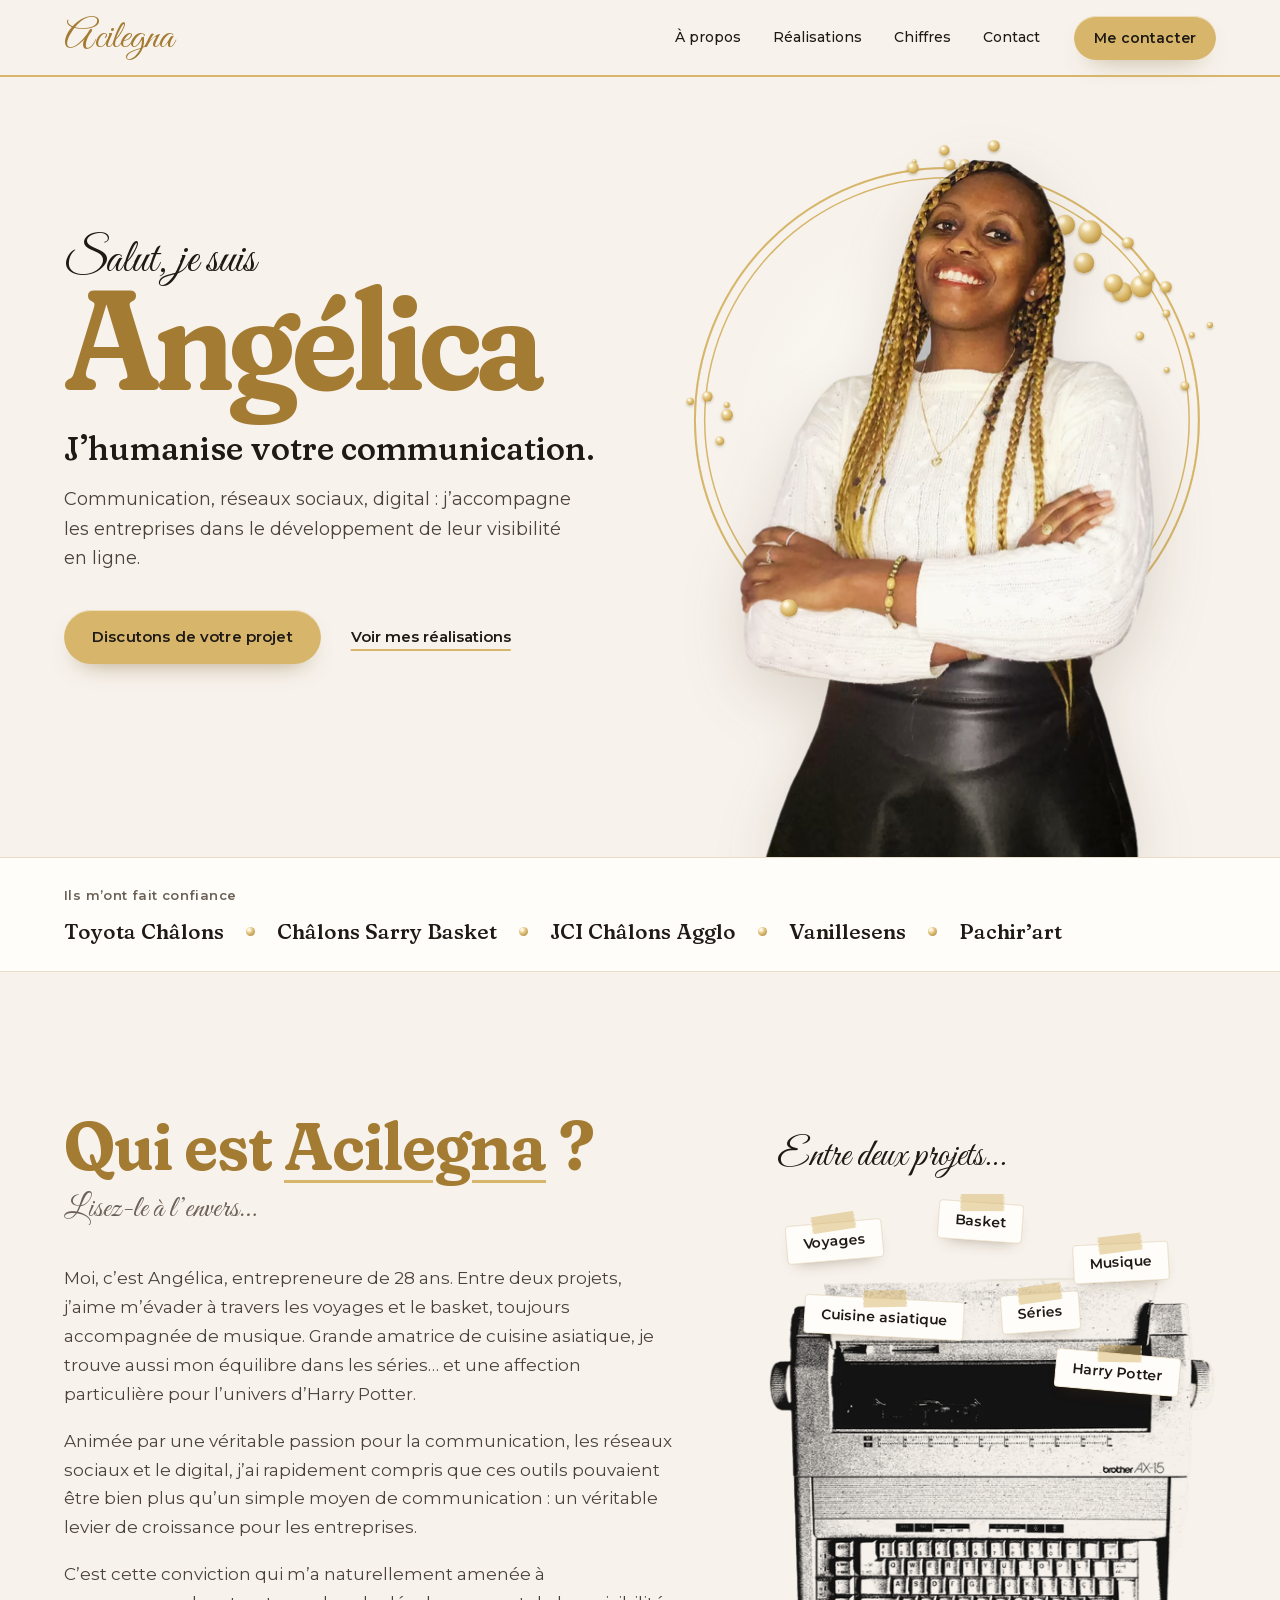
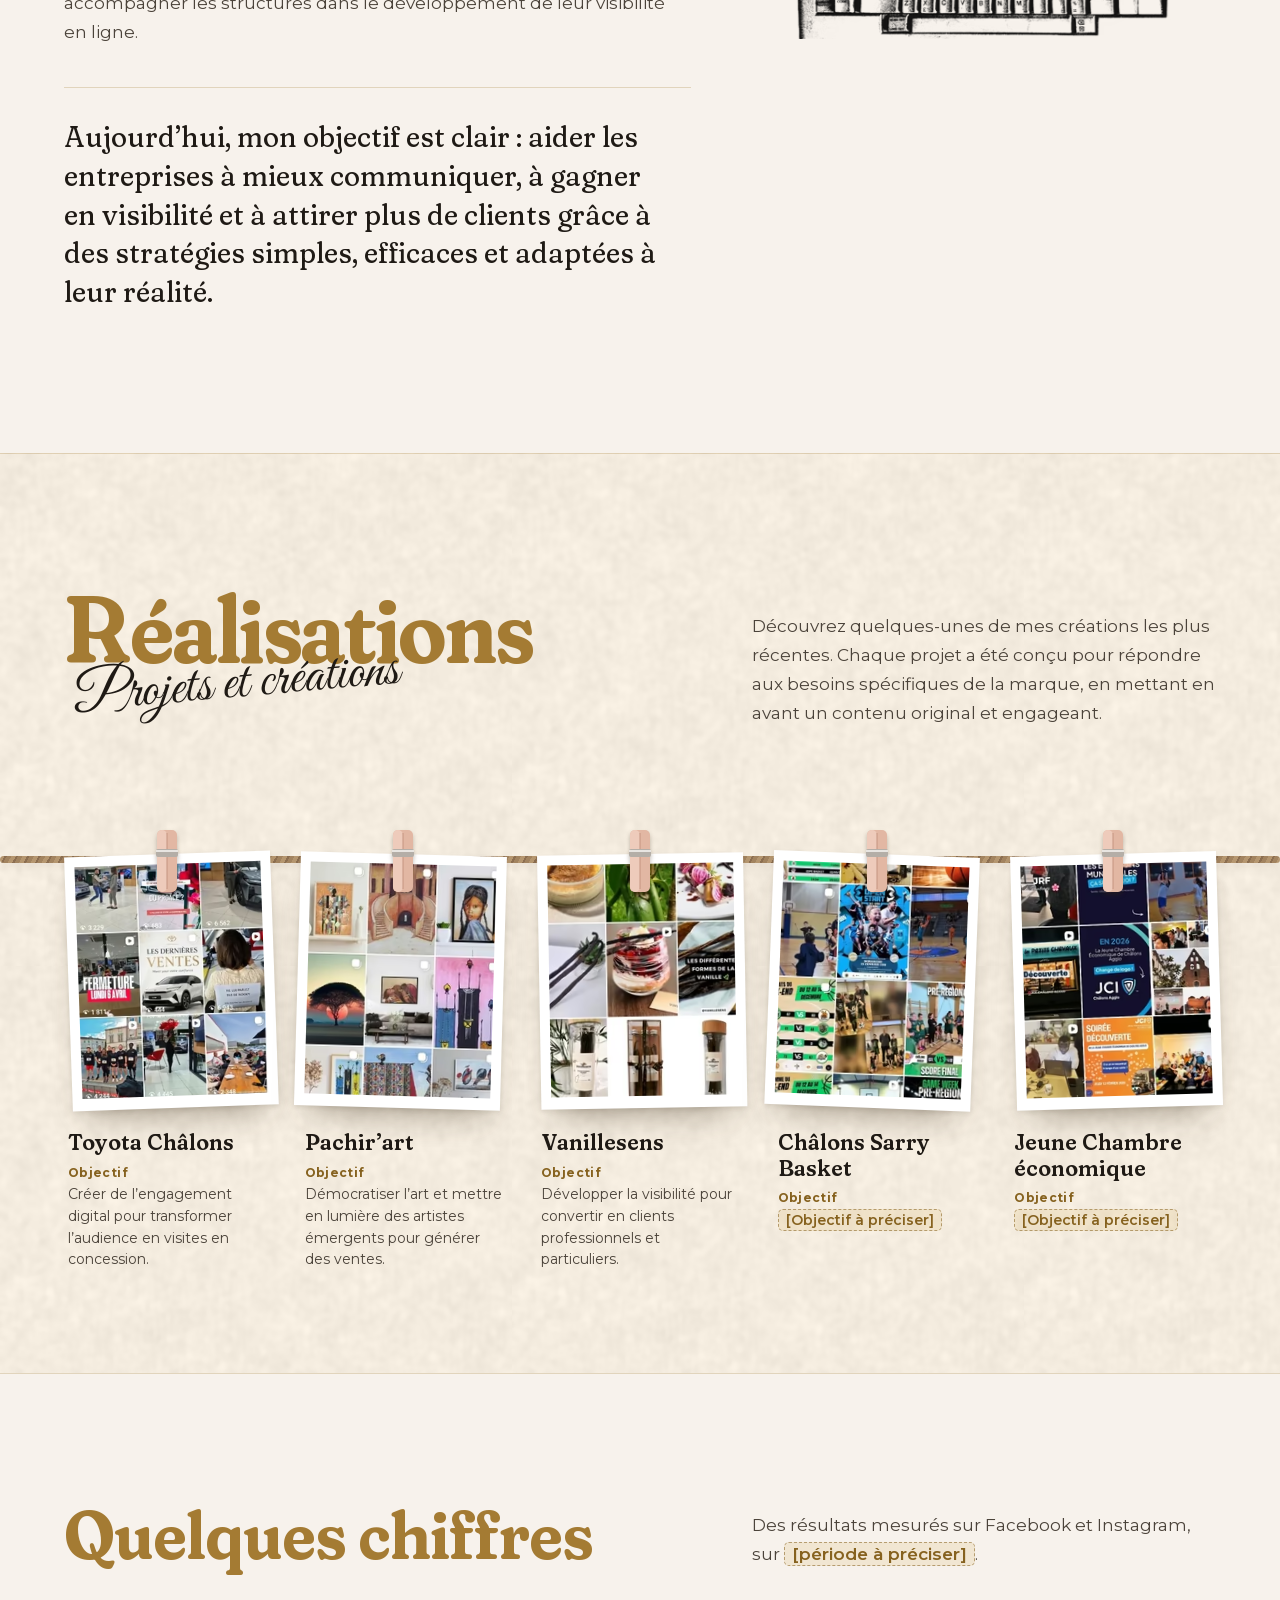
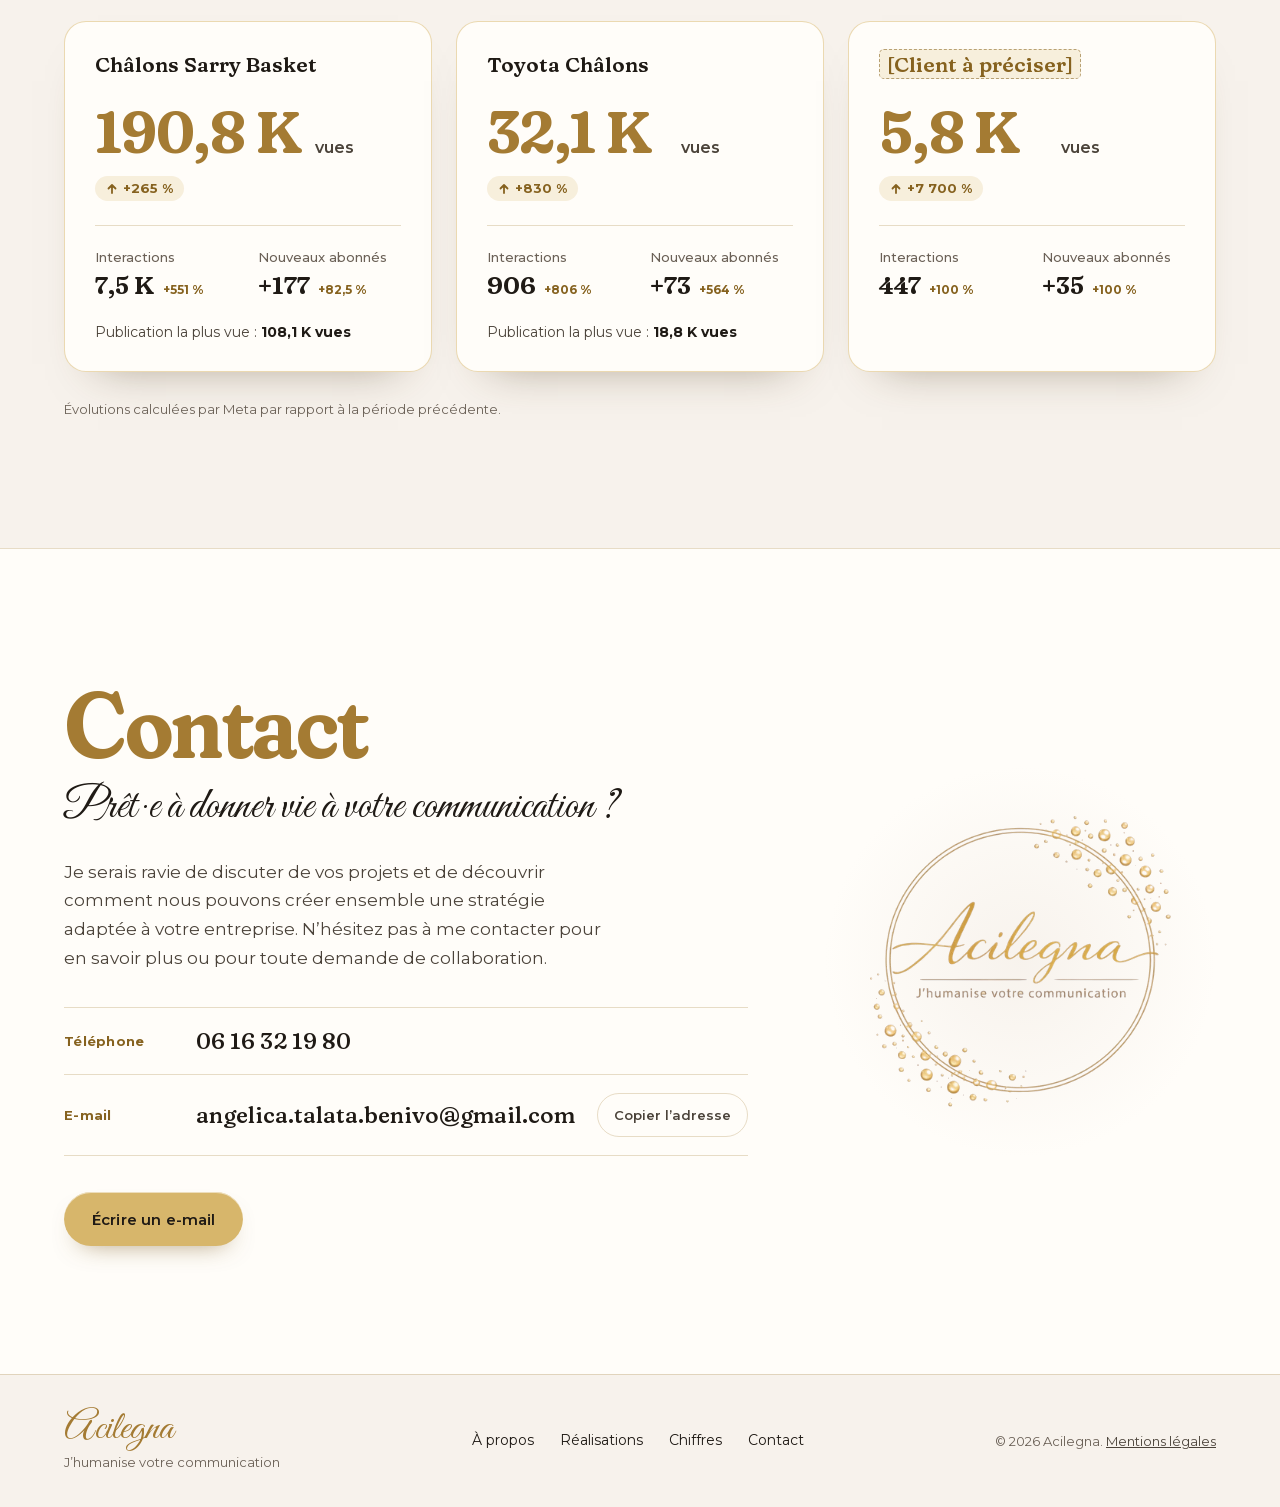
==== commit 12647c2b: "Animations d'arrivée et de défilement, adresse complète de l'éditrice - Héros : écriture de « Salut," ====
--- a/site/index.html
+++ b/site/index.html
@@ -29,6 +29,10 @@
 <link rel="preload" href="assets/fonts/fraunces-latin.woff2" as="font" type="font/woff2" crossorigin>
 <link rel="preload" href="assets/fonts/montserrat-latin.woff2" as="font" type="font/woff2" crossorigin>
 <link rel="preload" href="assets/fonts/great-vibes-latin.woff2" as="font" type="font/woff2" crossorigin>
+<script>
+/* Animations : activées avant le premier rendu (sauf prefers-reduced-motion), retirées si le script principal ne se charge pas */
+if (!matchMedia('(prefers-reduced-motion: reduce)').matches) { document.documentElement.classList.add('ac-motion'); setTimeout(function () { if (!window.acMotion) document.documentElement.classList.remove('ac-motion'); }, 3000); }
+</script>
 <link rel="stylesheet" href="assets/css/acilegna.css">
 <script src="assets/js/acilegna.js" defer></script>
 
@@ -48,7 +52,7 @@
   "knowsAbout": ["Communication", "Réseaux sociaux", "Digital"],
   "founder": {
     "@type": "Person",
-    "name": "Angélica",
+    "name": "Angélica Talata Benivo",
     "image": "https://domaine-a-preciser.example/assets/img/angelica-portrait.png",
     "worksFor": { "@id": "https://domaine-a-preciser.example/#acilegna" }
   }
@@ -93,11 +97,11 @@
 <div class="ac-hero-visual">
 <div class="ac-ring-box" aria-hidden="true">
 <div class="ac-ring"></div>
-<div class="ac-pearls ac-pearls--back"><span class="ac-pearl" style="left: 67.2%; top: 9.3%; width: 3.2%"></span><span class="ac-pearl" style="left: 76.7%; top: 11.3%; width: 3.14%"></span><span class="ac-pearl" style="left: 72%; top: 10.1%; width: 2.8%"></span><span class="ac-pearl" style="left: 75.8%; top: 17.5%; width: 2.71%"></span><span class="ac-pearl" style="left: 83.2%; top: 23.2%; width: 2.67%"></span><span class="ac-pearl" style="left: 81.6%; top: 21.7%; width: 2.53%"></span><span class="ac-pearl" style="left: 30.7%; top: 88.9%; width: 2.2%"></span><span class="ac-pearl" style="left: 50.7%; top: 6.4%; width: 2.15%"></span><span class="ac-pearl" style="left: 17.7%; top: 93%; width: 2.15%"></span><span class="ac-pearl" style="left: 17.2%; top: 93.9%; width: 2.09%"></span><span class="ac-pearl" style="left: 26.6%; top: 86.9%; width: 1.95%"></span><span class="ac-pearl" style="left: 25.4%; top: 89.7%; width: 1.81%"></span><span class="ac-pearl" style="left: 52.8%; top: -1.2%; width: 1.67%"></span><span class="ac-pearl" style="left: 49.8%; top: -1.2%; width: 1.66%"></span><span class="ac-pearl" style="left: 22.4%; top: 96.4%; width: 1.62%"></span><span class="ac-pearl" style="left: 58.5%; top: -5%; width: 1.57%"></span><span class="ac-pearl" style="left: 85%; top: 14.1%; width: 1.57%"></span><span class="ac-pearl" style="left: 92.6%; top: 22.9%; width: 1.53%"></span><span class="ac-pearl" style="left: 14.7%; top: 87.9%; width: 1.5%"></span><span class="ac-pearl" style="left: 19.8%; top: 94.8%; width: 1.49%"></span><span class="ac-pearl" style="left: 28.8%; top: 94.7%; width: 1.43%"></span><span class="ac-pearl" style="left: 48.8%; top: -4%; width: 1.38%"></span><span class="ac-pearl" style="left: 87.6%; top: 32.7%; width: 1.24%"></span><span class="ac-pearl" style="left: 4.6%; top: 53.6%; width: 1.2%"></span><span class="ac-pearl" style="left: 96.5%; top: 42.7%; width: 1.18%"></span><span class="ac-pearl" style="left: 56.4%; top: 3.2%; width: 1.15%"></span><span class="ac-pearl" style="left: 19%; top: 84.5%; width: 1.15%"></span><span class="ac-pearl" style="left: -1.2%; top: 45.8%; width: 1.07%"></span><span class="ac-pearl" style="left: 22.2%; top: 84%; width: 1.04%"></span><span class="ac-pearl" style="left: 29%; top: 84.7%; width: 0.97%"></span><span class="ac-pearl" style="left: 48.9%; top: 2.4%; width: 0.93%"></span><span class="ac-pearl" style="left: 92.9%; top: 28.5%; width: 0.92%"></span><span class="ac-pearl" style="left: 93.1%; top: 39.7%; width: 0.87%"></span><span class="ac-pearl" style="left: 27.6%; top: 95.1%; width: 0.87%"></span><span class="ac-pearl" style="left: 6.2%; top: 46.6%; width: 0.82%"></span><span class="ac-pearl" style="left: 98%; top: 32.8%; width: 0.79%"></span><span class="ac-pearl" style="left: 26%; top: 89%; width: 0.75%"></span><span class="ac-pearl" style="left: 51%; top: 4.6%; width: 0.73%"></span><span class="ac-pearl" style="left: 101.6%; top: 30.8%; width: 0.72%"></span><span class="ac-pearl" style="left: 43.3%; top: -1.4%; width: 0.6%"></span></div>
+<div class="ac-pearls ac-pearls--back"><span class="ac-pearl" style="--i: 0; left: 67.2%; top: 9.3%; width: 3.2%"></span><span class="ac-pearl" style="--i: 1; left: 76.7%; top: 11.3%; width: 3.14%"></span><span class="ac-pearl" style="--i: 2; left: 72%; top: 10.1%; width: 2.8%"></span><span class="ac-pearl" style="--i: 3; left: 75.8%; top: 17.5%; width: 2.71%"></span><span class="ac-pearl" style="--i: 4; left: 83.2%; top: 23.2%; width: 2.67%"></span><span class="ac-pearl" style="--i: 5; left: 81.6%; top: 21.7%; width: 2.53%"></span><span class="ac-pearl" style="--i: 6; left: 30.7%; top: 88.9%; width: 2.2%"></span><span class="ac-pearl" style="--i: 7; left: 50.7%; top: 6.4%; width: 2.15%"></span><span class="ac-pearl" style="--i: 8; left: 17.7%; top: 93%; width: 2.15%"></span><span class="ac-pearl" style="--i: 9; left: 17.2%; top: 93.9%; width: 2.09%"></span><span class="ac-pearl" style="--i: 10; left: 26.6%; top: 86.9%; width: 1.95%"></span><span class="ac-pearl" style="--i: 11; left: 25.4%; top: 89.7%; width: 1.81%"></span><span class="ac-pearl" style="--i: 12; left: 52.8%; top: -1.2%; width: 1.67%"></span><span class="ac-pearl" style="--i: 13; left: 49.8%; top: -1.2%; width: 1.66%"></span><span class="ac-pearl" style="--i: 14; left: 22.4%; top: 96.4%; width: 1.62%"></span><span class="ac-pearl" style="--i: 15; left: 58.5%; top: -5%; width: 1.57%"></span><span class="ac-pearl" style="--i: 16; left: 85%; top: 14.1%; width: 1.57%"></span><span class="ac-pearl" style="--i: 17; left: 92.6%; top: 22.9%; width: 1.53%"></span><span class="ac-pearl" style="--i: 18; left: 14.7%; top: 87.9%; width: 1.5%"></span><span class="ac-pearl" style="--i: 19; left: 19.8%; top: 94.8%; width: 1.49%"></span><span class="ac-pearl" style="--i: 20; left: 28.8%; top: 94.7%; width: 1.43%"></span><span class="ac-pearl" style="--i: 21; left: 48.8%; top: -4%; width: 1.38%"></span><span class="ac-pearl" style="--i: 22; left: 87.6%; top: 32.7%; width: 1.24%"></span><span class="ac-pearl" style="--i: 23; left: 4.6%; top: 53.6%; width: 1.2%"></span><span class="ac-pearl" style="--i: 24; left: 96.5%; top: 42.7%; width: 1.18%"></span><span class="ac-pearl" style="--i: 25; left: 56.4%; top: 3.2%; width: 1.15%"></span><span class="ac-pearl" style="--i: 26; left: 19%; top: 84.5%; width: 1.15%"></span><span class="ac-pearl" style="--i: 27; left: -1.2%; top: 45.8%; width: 1.07%"></span><span class="ac-pearl" style="--i: 28; left: 22.2%; top: 84%; width: 1.04%"></span><span class="ac-pearl" style="--i: 29; left: 29%; top: 84.7%; width: 0.97%"></span><span class="ac-pearl" style="--i: 30; left: 48.9%; top: 2.4%; width: 0.93%"></span><span class="ac-pearl" style="--i: 31; left: 92.9%; top: 28.5%; width: 0.92%"></span><span class="ac-pearl" style="--i: 32; left: 93.1%; top: 39.7%; width: 0.87%"></span><span class="ac-pearl" style="--i: 33; left: 27.6%; top: 95.1%; width: 0.87%"></span><span class="ac-pearl" style="--i: 34; left: 6.2%; top: 46.6%; width: 0.82%"></span><span class="ac-pearl" style="--i: 35; left: 98%; top: 32.8%; width: 0.79%"></span><span class="ac-pearl" style="--i: 36; left: 26%; top: 89%; width: 0.75%"></span><span class="ac-pearl" style="--i: 37; left: 51%; top: 4.6%; width: 0.73%"></span><span class="ac-pearl" style="--i: 38; left: 101.6%; top: 30.8%; width: 0.72%"></span><span class="ac-pearl" style="--i: 39; left: 43.3%; top: -1.4%; width: 0.6%"></span></div>
 </div>
 <picture><source type="image/avif" srcset="assets/img/angelica-portrait-300.avif 300w, assets/img/angelica-portrait-420.avif 420w, assets/img/angelica-portrait.avif 567w" sizes="(max-width: 392px) 248px, (max-width: 589px) 63vw, (max-width: 1023px) 372px, 420px"><source type="image/webp" srcset="assets/img/angelica-portrait-300.webp 300w, assets/img/angelica-portrait-420.webp 420w, assets/img/angelica-portrait.webp 567w" sizes="(max-width: 392px) 248px, (max-width: 589px) 63vw, (max-width: 1023px) 372px, 420px"><img class="ac-portrait" src="assets/img/angelica-portrait.png" alt="Angélica, souriante, les bras croisés" width="567" height="947" fetchpriority="high"></picture>
 <div class="ac-ring-box ac-ring-box--front" aria-hidden="true">
-<div class="ac-pearls ac-pearls--front"><span class="ac-pearl" style="left: 87%; top: 22.1%; width: 2.91%"></span><span class="ac-pearl" style="left: 17.7%; top: 86%; width: 2.31%"></span><span class="ac-pearl" style="left: 88.8%; top: 20.8%; width: 2.06%"></span><span class="ac-pearl" style="left: 42.6%; top: -0.7%; width: 1.65%"></span><span class="ac-pearl" style="left: 5.7%; top: 48.2%; width: 1.5%"></span><span class="ac-pearl" style="left: 2.1%; top: 44.7%; width: 1.33%"></span></div>
+<div class="ac-pearls ac-pearls--front"><span class="ac-pearl" style="--i: 3; left: 87%; top: 22.1%; width: 2.91%"></span><span class="ac-pearl" style="--i: 9; left: 17.7%; top: 86%; width: 2.31%"></span><span class="ac-pearl" style="--i: 15; left: 88.8%; top: 20.8%; width: 2.06%"></span><span class="ac-pearl" style="--i: 21; left: 42.6%; top: -0.7%; width: 1.65%"></span><span class="ac-pearl" style="--i: 27; left: 5.7%; top: 48.2%; width: 1.5%"></span><span class="ac-pearl" style="--i: 33; left: 2.1%; top: 44.7%; width: 1.33%"></span></div>
 </div>
 </div>
 </div>
@@ -105,8 +109,8 @@
 
 <section class="ac-clients" aria-label="Ils m’ont fait confiance">
 <div class="ac-wrap ac-clients-in">
-<p class="ac-clients-label">Ils m’ont fait confiance</p>
-<ul class="ac-clients-list">
+<p class="ac-clients-label" data-reveal="up">Ils m’ont fait confiance</p>
+<ul class="ac-clients-list" data-reveal-group>
 <li>Toyota Châlons</li>
 <li>Châlons Sarry Basket</li>
 <li>JCI Châlons Agglo</li>
@@ -119,19 +123,19 @@
 <section class="ac-about" id="a-propos" aria-labelledby="ac-about-title">
 <div class="ac-wrap ac-about-grid">
 <div class="ac-about-copy">
-<h2 class="ac-h2" id="ac-about-title">Qui est <button class="ac-flip" type="button" aria-pressed="false" aria-label="Acilegna, c’est Angélica à l’envers"><span class="ac-flip-in"><span class="ac-flip-face">Acilegna</span><span class="ac-flip-face ac-flip-back">Angélica</span></span></button>&nbsp;?</h2>
-<p class="ac-script ac-flip-hint">Lisez-le à l’envers…</p>
-<div class="ac-prose">
+<h2 class="ac-h2" id="ac-about-title" data-reveal>Qui est <button class="ac-flip" type="button" aria-pressed="false" aria-label="Acilegna, c’est Angélica à l’envers"><span class="ac-flip-in"><span class="ac-flip-face">Acilegna</span><span class="ac-flip-face ac-flip-back">Angélica</span></span></button>&nbsp;?</h2>
+<p class="ac-script ac-flip-hint" data-reveal="script">Lisez-le à l’envers…</p>
+<div class="ac-prose" data-reveal-group>
 <p>Moi, c’est Angélica, entrepreneure de 28&nbsp;ans. Entre deux projets, j’aime m’évader à travers les voyages et le basket, toujours accompagnée de musique. Grande amatrice de cuisine asiatique, je trouve aussi mon équilibre dans les séries… et une affection particulière pour l’univers d’Harry Potter.</p>
 <p>Animée par une véritable passion pour la communication, les réseaux sociaux et le digital, j’ai rapidement compris que ces outils pouvaient être bien plus qu’un simple moyen de communication&nbsp;: un véritable levier de croissance pour les entreprises.</p>
 <p>C’est cette conviction qui m’a naturellement amenée à accompagner les structures dans le développement de leur visibilité en ligne.</p>
 </div>
-<blockquote class="ac-quote"><p>Aujourd’hui, mon objectif est clair&nbsp;: aider les entreprises à mieux communiquer, à gagner en visibilité et à attirer plus de clients grâce à des stratégies simples, efficaces et adaptées à leur réalité.</p></blockquote>
+<blockquote class="ac-quote" data-reveal><p>Aujourd’hui, mon objectif est clair&nbsp;: aider les entreprises à mieux communiquer, à gagner en visibilité et à attirer plus de clients grâce à des stratégies simples, efficaces et adaptées à leur réalité.</p></blockquote>
 </div>
 <figure class="ac-about-visual">
-<p class="ac-script ac-about-aside" aria-hidden="true">Entre deux projets…</p>
-<picture><source type="image/avif" srcset="assets/img/machine-a-ecrire-360.avif 360w, assets/img/machine-a-ecrire-480.avif 480w, assets/img/machine-a-ecrire.avif 739w" sizes="(max-width: 399px) calc(100vw - 40px), (max-width: 577px) 90vw, (max-width: 1023px) 520px, (max-width: 1375px) 35vw, 481px"><source type="image/webp" srcset="assets/img/machine-a-ecrire-360.webp 360w, assets/img/machine-a-ecrire-480.webp 480w, assets/img/machine-a-ecrire.webp 739w" sizes="(max-width: 399px) calc(100vw - 40px), (max-width: 577px) 90vw, (max-width: 1023px) 520px, (max-width: 1375px) 35vw, 481px"><img class="ac-typewriter" src="assets/img/machine-a-ecrire.png" alt="" width="739" height="600" loading="lazy" decoding="async"></picture>
-<ul class="ac-stickers" aria-label="Ce qu’Angélica aime entre deux projets">
+<p class="ac-script ac-about-aside" aria-hidden="true" data-reveal="script">Entre deux projets…</p>
+<picture><source type="image/avif" srcset="assets/img/machine-a-ecrire-360.avif 360w, assets/img/machine-a-ecrire-480.avif 480w, assets/img/machine-a-ecrire.avif 739w" sizes="(max-width: 399px) calc(100vw - 40px), (max-width: 577px) 90vw, (max-width: 1023px) 520px, (max-width: 1375px) 35vw, 481px"><source type="image/webp" srcset="assets/img/machine-a-ecrire-360.webp 360w, assets/img/machine-a-ecrire-480.webp 480w, assets/img/machine-a-ecrire.webp 739w" sizes="(max-width: 399px) calc(100vw - 40px), (max-width: 577px) 90vw, (max-width: 1023px) 520px, (max-width: 1375px) 35vw, 481px"><img class="ac-typewriter" data-reveal="up" src="assets/img/machine-a-ecrire.png" alt="" width="739" height="600" loading="lazy" decoding="async"></picture>
+<ul class="ac-stickers" data-reveal-group="stick" aria-label="Ce qu’Angélica aime entre deux projets">
 <li class="ac-sticker" style="left: 4%; top: 17%; --r: -5deg">Voyages</li>
 <li class="ac-sticker" style="left: 38%; top: 13%; --r: 4deg">Basket</li>
 <li class="ac-sticker" style="left: 68%; top: 21%; --r: -3deg">Musique</li>
@@ -146,15 +150,15 @@
 <section class="ac-work" id="realisations" aria-labelledby="ac-work-title">
 <div class="ac-wrap ac-work-head">
 <div class="ac-work-titles">
-<h2 class="ac-h2 ac-work-title" id="ac-work-title">Réalisations</h2>
-<p class="ac-script ac-work-script" aria-hidden="true">Projets et créations</p>
-</div>
-<p class="ac-work-intro">Découvrez quelques-unes de mes créations les plus récentes. Chaque projet a été conçu pour répondre aux besoins spécifiques de la marque, en mettant en avant un contenu original et engageant.</p>
+<h2 class="ac-h2 ac-work-title" id="ac-work-title" data-reveal>Réalisations</h2>
+<p class="ac-script ac-work-script" aria-hidden="true" data-reveal="script">Projets et créations</p>
+</div>
+<p class="ac-work-intro" data-reveal>Découvrez quelques-unes de mes créations les plus récentes. Chaque projet a été conçu pour répondre aux besoins spécifiques de la marque, en mettant en avant un contenu original et engageant.</p>
 </div>
 <div class="ac-line">
-<div class="ac-rope" aria-hidden="true"></div>
+<div class="ac-rope" aria-hidden="true" data-reveal="rope"></div>
 <div class="ac-wrap">
-<ul class="ac-prints">
+<ul class="ac-prints" data-reveal-group="print">
 <li class="ac-print" style="--r: -2deg">
 <svg class="ac-pin" viewBox="0 0 22 62" aria-hidden="true"><rect x="1" y="0" width="20" height="62" rx="5" fill="#E2B7A3"></rect><rect x="1" y="0" width="10" height="62" rx="5" fill="#EECBBB"></rect><path d="M11 3V59" stroke="#C49480" stroke-width="1"></path><rect x="0" y="19" width="22" height="8" rx="2" fill="#B4AEA7"></rect><rect x="0" y="20" width="22" height="2" fill="#E8E5E1"></rect></svg>
 <figure>
@@ -213,10 +217,10 @@
 <section class="ac-stats" id="chiffres" aria-labelledby="ac-stats-title">
 <div class="ac-wrap">
 <div class="ac-stats-head">
-<h2 class="ac-h2" id="ac-stats-title">Quelques chiffres</h2>
-<p class="ac-stats-intro">Des résultats mesurés sur Facebook et Instagram, sur <span class="ac-todo">[période à préciser]</span>.</p>
-</div>
-<div class="ac-stats-grid">
+<h2 class="ac-h2" id="ac-stats-title" data-reveal>Quelques chiffres</h2>
+<p class="ac-stats-intro" data-reveal>Des résultats mesurés sur Facebook et Instagram, sur <span class="ac-todo">[période à préciser]</span>.</p>
+</div>
+<div class="ac-stats-grid" data-reveal-group>
 <article class="ac-stat">
 <h3 class="ac-stat-client">Châlons Sarry Basket</h3>
 <p class="ac-stat-main"><span class="ac-stat-num">363,8&nbsp;K</span><span class="ac-stat-unit">vues</span></p>
@@ -247,30 +251,30 @@
 </dl>
 </article>
 </div>
-<p class="ac-stats-note">Évolutions calculées par Meta par rapport à la période précédente.</p>
+<p class="ac-stats-note" data-reveal="fade">Évolutions calculées par Meta par rapport à la période précédente.</p>
 </div>
 </section>
 
 <section class="ac-contact" id="contact" aria-labelledby="ac-contact-title">
 <div class="ac-wrap ac-contact-grid">
 <div class="ac-contact-copy">
-<h2 class="ac-h2 ac-contact-title" id="ac-contact-title">Contact</h2>
-<p class="ac-script ac-contact-script">Prêt·e à donner vie à votre communication&nbsp;?</p>
-<p class="ac-contact-text">Je serais ravie de discuter de vos projets et de découvrir comment nous pouvons créer ensemble une stratégie adaptée à votre entreprise. N’hésitez pas à me contacter pour en savoir plus ou pour toute demande de collaboration.</p>
-<ul class="ac-contact-list">
+<h2 class="ac-h2 ac-contact-title" id="ac-contact-title" data-reveal>Contact</h2>
+<p class="ac-script ac-contact-script" data-reveal="script">Prêt·e à donner vie à votre communication&nbsp;?</p>
+<p class="ac-contact-text" data-reveal>Je serais ravie de discuter de vos projets et de découvrir comment nous pouvons créer ensemble une stratégie adaptée à votre entreprise. N’hésitez pas à me contacter pour en savoir plus ou pour toute demande de collaboration.</p>
+<ul class="ac-contact-list" data-reveal-group>
 <li><span class="ac-contact-k">Téléphone</span><a class="ac-contact-v" href="tel:+33616321980">06 16 32 19 80</a></li>
 <li><span class="ac-contact-k">E-mail</span><a class="ac-contact-v" href="mailto:angelica.talata.benivo@gmail.com">angelica.talata.benivo@gmail.com</a><button class="ac-copy" type="button" data-copy="angelica.talata.benivo@gmail.com">Copier l’adresse</button></li>
 </ul>
-<div class="ac-contact-cta"><a class="ac-btn" href="mailto:angelica.talata.benivo@gmail.com?subject=Projet%20de%20communication">Écrire un e-mail</a></div>
+<div class="ac-contact-cta" data-reveal="up"><a class="ac-btn" href="mailto:angelica.talata.benivo@gmail.com?subject=Projet%20de%20communication">Écrire un e-mail</a></div>
 </div>
 <div class="ac-contact-visual">
-<picture><source type="image/avif" srcset="assets/img/acilegna-logo.avif"><source type="image/webp" srcset="assets/img/acilegna-logo.webp"><img src="assets/img/acilegna-logo.png" alt="Logo Acilegna, J’humanise votre communication" width="305" height="295" loading="lazy" decoding="async"></picture>
+<picture><source type="image/avif" srcset="assets/img/acilegna-logo.avif"><source type="image/webp" srcset="assets/img/acilegna-logo.webp"><img data-reveal="logo" src="assets/img/acilegna-logo.png" alt="Logo Acilegna, J’humanise votre communication" width="305" height="295" loading="lazy" decoding="async"></picture>
 </div>
 </div>
 </section>
 
 <footer class="ac-footer">
-<div class="ac-wrap ac-footer-in">
+<div class="ac-wrap ac-footer-in" data-reveal-group>
 <div>
 <a class="ac-wordmark" href="#accueil">Acilegna</a>
 <p class="ac-footer-tag">J’humanise votre communication</p>
--- a/site/assets/css/acilegna.css
+++ b/site/assets/css/acilegna.css
@@ -232,3 +232,81 @@
   .ac-flip-in, .ac-sticker, .ac-ring { transition: none; }
   .ac-pearls--back, .ac-pearls--front, .ac-ring { translate: none; }
 }
+
+/* ---------- Animations ----------
+   Tout dépend de la classe .ac-motion, posée sur <html> par le script de tête
+   sauf avec prefers-reduced-motion : sans elle, la page est exactement la maquette, sans mouvement.
+   Les animations n'ont qu'un état de départ (from) : l'état final est toujours le style de la maquette. */
+.ac-root { --ease-out: cubic-bezier(0.23, 1, 0.32, 1); --ease-in-out: cubic-bezier(0.77, 0, 0.175, 1); --ease-write: cubic-bezier(0.65, 0, 0.35, 1); --ease-back: cubic-bezier(0.34, 1.56, 0.64, 1); }
+
+@keyframes ac-rise { from { opacity: 0; transform: translateY(26px); filter: blur(8px); } }
+@keyframes ac-up { from { opacity: 0; transform: translateY(24px); } }
+@keyframes ac-fade { from { opacity: 0; } }
+@keyframes ac-write { from { clip-path: inset(-50% 115% -50% -15%); } to { clip-path: inset(-50% -15% -50% -15%); } }
+@keyframes ac-zoom { from { opacity: 0; transform: scale(.94); } }
+@keyframes ac-pop { from { opacity: 0; transform: scale(.85); } }
+@keyframes ac-pearl { from { opacity: 0; transform: scale(.5); } }
+@keyframes ac-float { from { transform: translateY(-4px); } to { transform: translateY(5px); } }
+@keyframes ac-rope { from { transform: scaleX(0); } }
+@keyframes ac-drop { from { opacity: 0; transform: translateY(-36px); } }
+@keyframes ac-swing-in { 0% { rotate: calc(var(--r, 0deg) - 6deg); } 30% { rotate: calc(var(--r, 0deg) + 4deg); } 58% { rotate: calc(var(--r, 0deg) - 2.2deg); } 80% { rotate: calc(var(--r, 0deg) + .9deg); } 100% { rotate: var(--r, 0deg); } }
+@keyframes ac-stick { from { opacity: 0; transform: translateY(-16px) scale(1.12); } }
+@keyframes ac-logo { from { opacity: 0; transform: scale(.9) rotate(-10deg); } }
+@keyframes ac-progress { from { transform: scaleX(0); } to { transform: scaleX(1); } }
+
+/* Héros : séquence d'arrivée au chargement (CSS pur, hors du fil principal) */
+.ac-motion .ac-hero-hello { animation: ac-write 1.2s var(--ease-write) .1s backwards; }
+.ac-motion .ac-hero-name { animation: ac-rise 1.1s var(--ease-out) .25s backwards; }
+.ac-motion .ac-hero-tagline { animation: ac-rise 1s var(--ease-out) .4s backwards; }
+.ac-motion .ac-hero-lead { animation: ac-rise 1s var(--ease-out) .52s backwards; }
+.ac-motion .ac-hero-actions { animation: ac-rise 1s var(--ease-out) .64s backwards; }
+.ac-motion .ac-ring-box:not(.ac-ring-box--front) { animation: ac-zoom 1.3s var(--ease-out) .15s backwards; }
+.ac-motion .ac-portrait { animation: ac-up 1.2s var(--ease-out) .3s backwards; }
+.ac-motion .ac-pearl { animation: ac-pearl .7s var(--ease-back) calc(.75s + var(--i, 0) * 22ms) backwards; }
+.ac-motion .ac-pearls--back { animation: ac-float 7s ease-in-out 2s infinite alternate backwards; }
+.ac-motion .ac-pearls--front { animation: ac-float 5.5s ease-in-out 2s infinite alternate-reverse backwards; }
+
+/* Apparitions au défilement : [data-reveal] (un élément) et [data-reveal-group] (enfants décalés de 80 ms).
+   --delay est posé par le script quand plusieurs éléments entrent ensemble, --i est l'index de l'enfant. */
+.ac-motion [data-reveal]:not(.is-in), .ac-motion [data-reveal-group]:not(.is-in) > * { opacity: 0; }
+.ac-motion [data-reveal].is-in { animation: ac-rise 1s var(--ease-out) var(--delay, 0ms) backwards; }
+.ac-motion [data-reveal="up"].is-in { animation-name: ac-up; }
+.ac-motion [data-reveal="fade"].is-in { animation-name: ac-fade; }
+.ac-motion [data-reveal="script"].is-in { animation: ac-write 1.2s var(--ease-write) calc(var(--delay, 0ms) + 150ms) backwards; }
+.ac-motion [data-reveal="rope"].is-in { transform-origin: 0 50%; animation: ac-rope 1.4s var(--ease-in-out) var(--delay, 0ms) backwards; }
+.ac-motion [data-reveal="logo"].is-in { animation: ac-logo 1.5s var(--ease-out) var(--delay, 0ms) backwards; }
+.ac-motion [data-reveal-group].is-in > * { animation: ac-up .9s var(--ease-out) calc(var(--delay, 0ms) + var(--i, 0) * 80ms) backwards; }
+.ac-motion [data-reveal-group].is-in .ac-trend { animation: ac-pop .6s var(--ease-back) calc(var(--delay, 0ms) + var(--i, 0) * 80ms + 650ms) backwards; }
+/* Étiquettes : posées une à une sur la machine à écrire */
+.ac-motion [data-reveal-group="stick"].is-in > * { animation: ac-stick .7s var(--ease-back) calc(var(--delay, 0ms) + 350ms + var(--i, 0) * 110ms) backwards; }
+/* Tirages : ils tombent sur le fil puis se balancent autour de leur pince ; le survol reprend la main une fois posés (.is-settled) */
+.ac-motion [data-reveal-group="print"].is-in > * { animation: ac-drop 1s var(--ease-out) calc(var(--delay, 0ms) + 250ms + var(--i, 0) * 110ms) backwards; }
+.ac-motion [data-reveal-group="print"].is-in > :not(.is-settled) .ac-print-photo { animation: ac-swing-in 1.6s ease-in-out calc(var(--delay, 0ms) + 450ms + var(--i, 0) * 110ms) backwards; }
+
+/* En-tête : ombre une fois la page défilée, barre de lecture dorée (navigateurs compatibles) */
+.ac-header.is-scrolled { box-shadow: 0 14px 30px -24px rgba(80, 60, 30, .4); }
+.ac-motion .ac-header { transition: box-shadow .4s ease; }
+@supports (animation-timeline: scroll()) {
+  .ac-motion .ac-header::after { content: ""; position: absolute; left: 0; right: 0; bottom: -1px; height: 2px; background: var(--or); transform-origin: 0 50%; pointer-events: none; animation: ac-progress linear both; animation-timeline: scroll(root); }
+}
+.ac-nav a.is-active { background: var(--or-voile); }
+
+/* Menu mobile : les liens glissent en place à l'ouverture */
+.ac-motion .ac-menu a { transition: opacity .35s var(--ease-out), transform .35s var(--ease-out); }
+.ac-motion .ac-menu a:nth-child(2) { transition-delay: 40ms; }
+.ac-motion .ac-menu a:nth-child(3) { transition-delay: 80ms; }
+.ac-motion .ac-menu a:nth-child(4) { transition-delay: 120ms; }
+@starting-style { .ac-motion .ac-menu a { opacity: 0; transform: translateY(-10px); } }
+
+/* Retour tactile à l'appui sur les boutons */
+.ac-motion .ac-btn:active { transform: scale(.97); transition-duration: .12s; }
+.ac-motion .ac-copy, .ac-motion .ac-menu-btn { transition: border-color .2s ease, color .2s ease, background-color .2s ease, transform .16s var(--ease-out); }
+.ac-motion .ac-copy:active, .ac-motion .ac-menu-btn:active { transform: scale(.97); }
+.ac-copy.is-copied { border-color: var(--or); background: var(--or-voile); color: var(--encre); }
+
+/* Passage en fondu entre l'accueil et les mentions légales, en-tête immobile */
+@media (prefers-reduced-motion: no-preference) {
+  @view-transition { navigation: auto; }
+  .ac-header { view-transition-name: ac-header; }
+  ::view-transition-old(root), ::view-transition-new(root) { animation-duration: .35s; }
+}
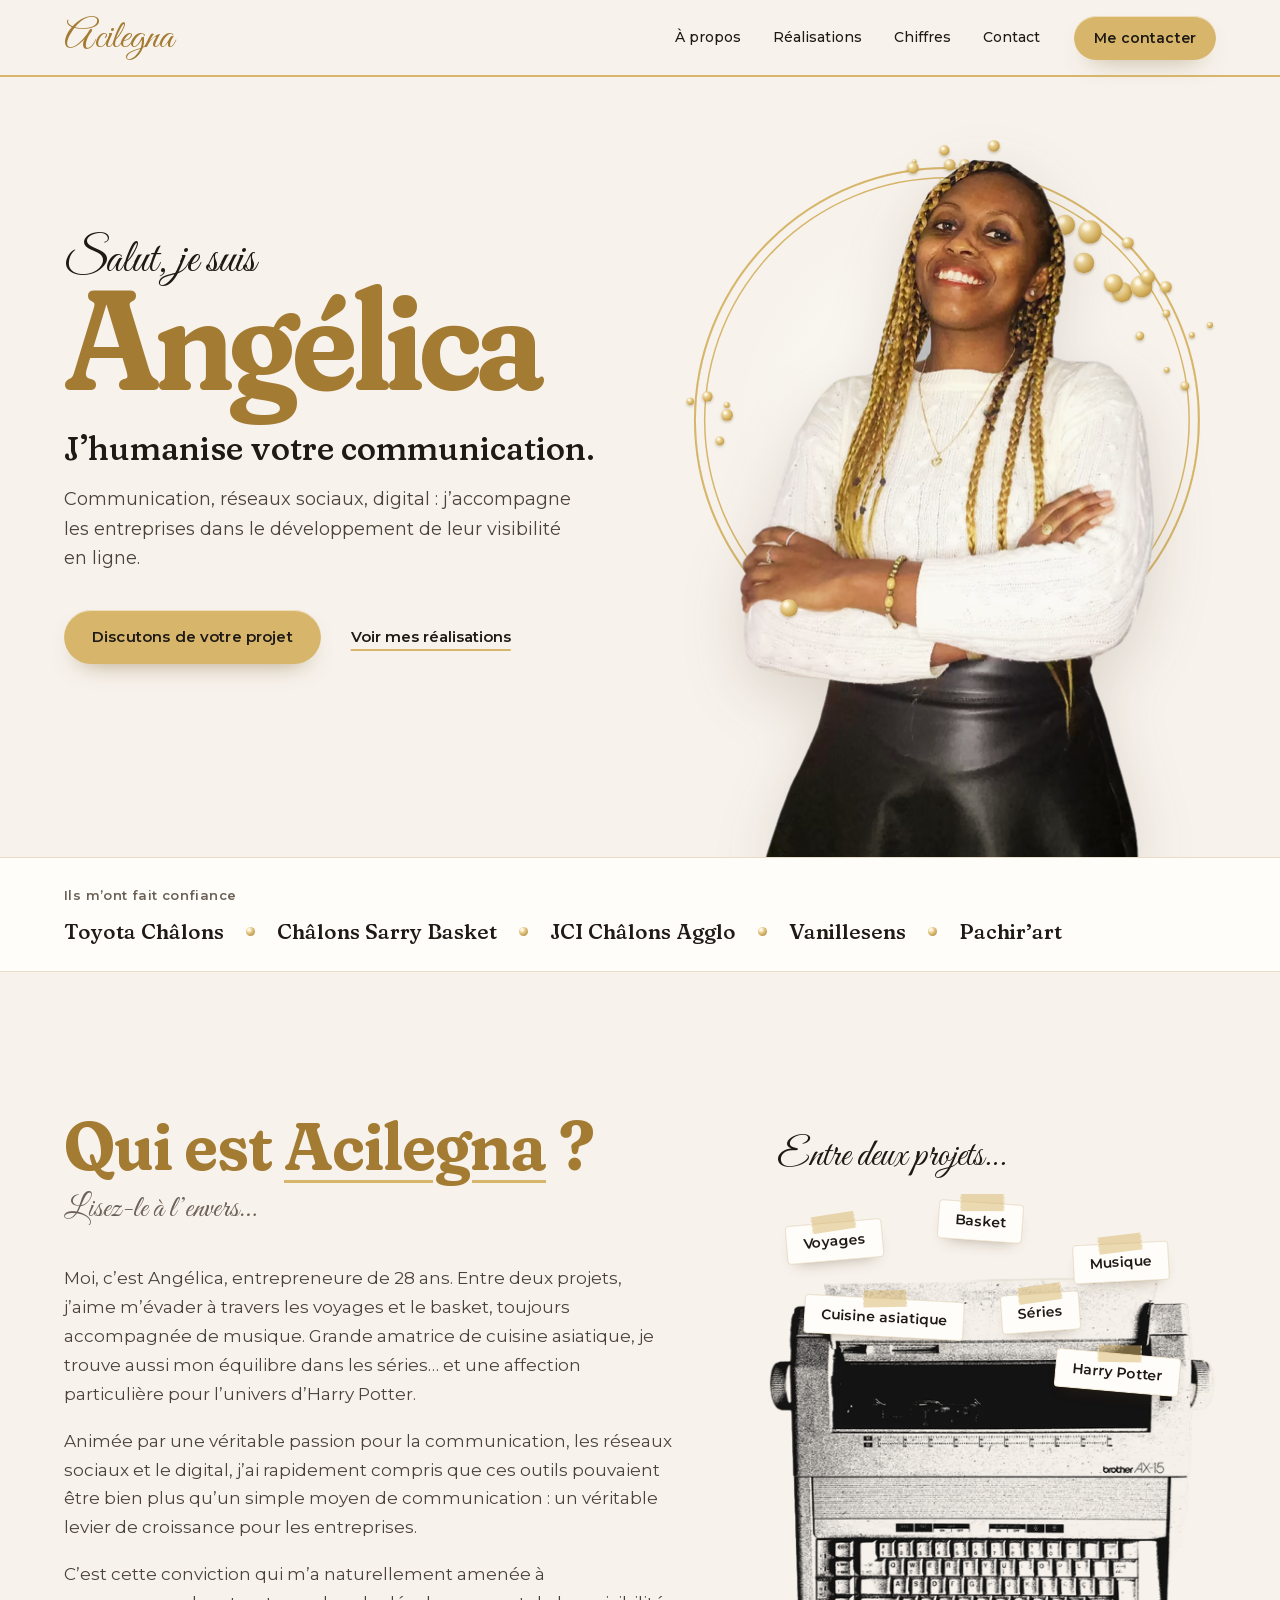
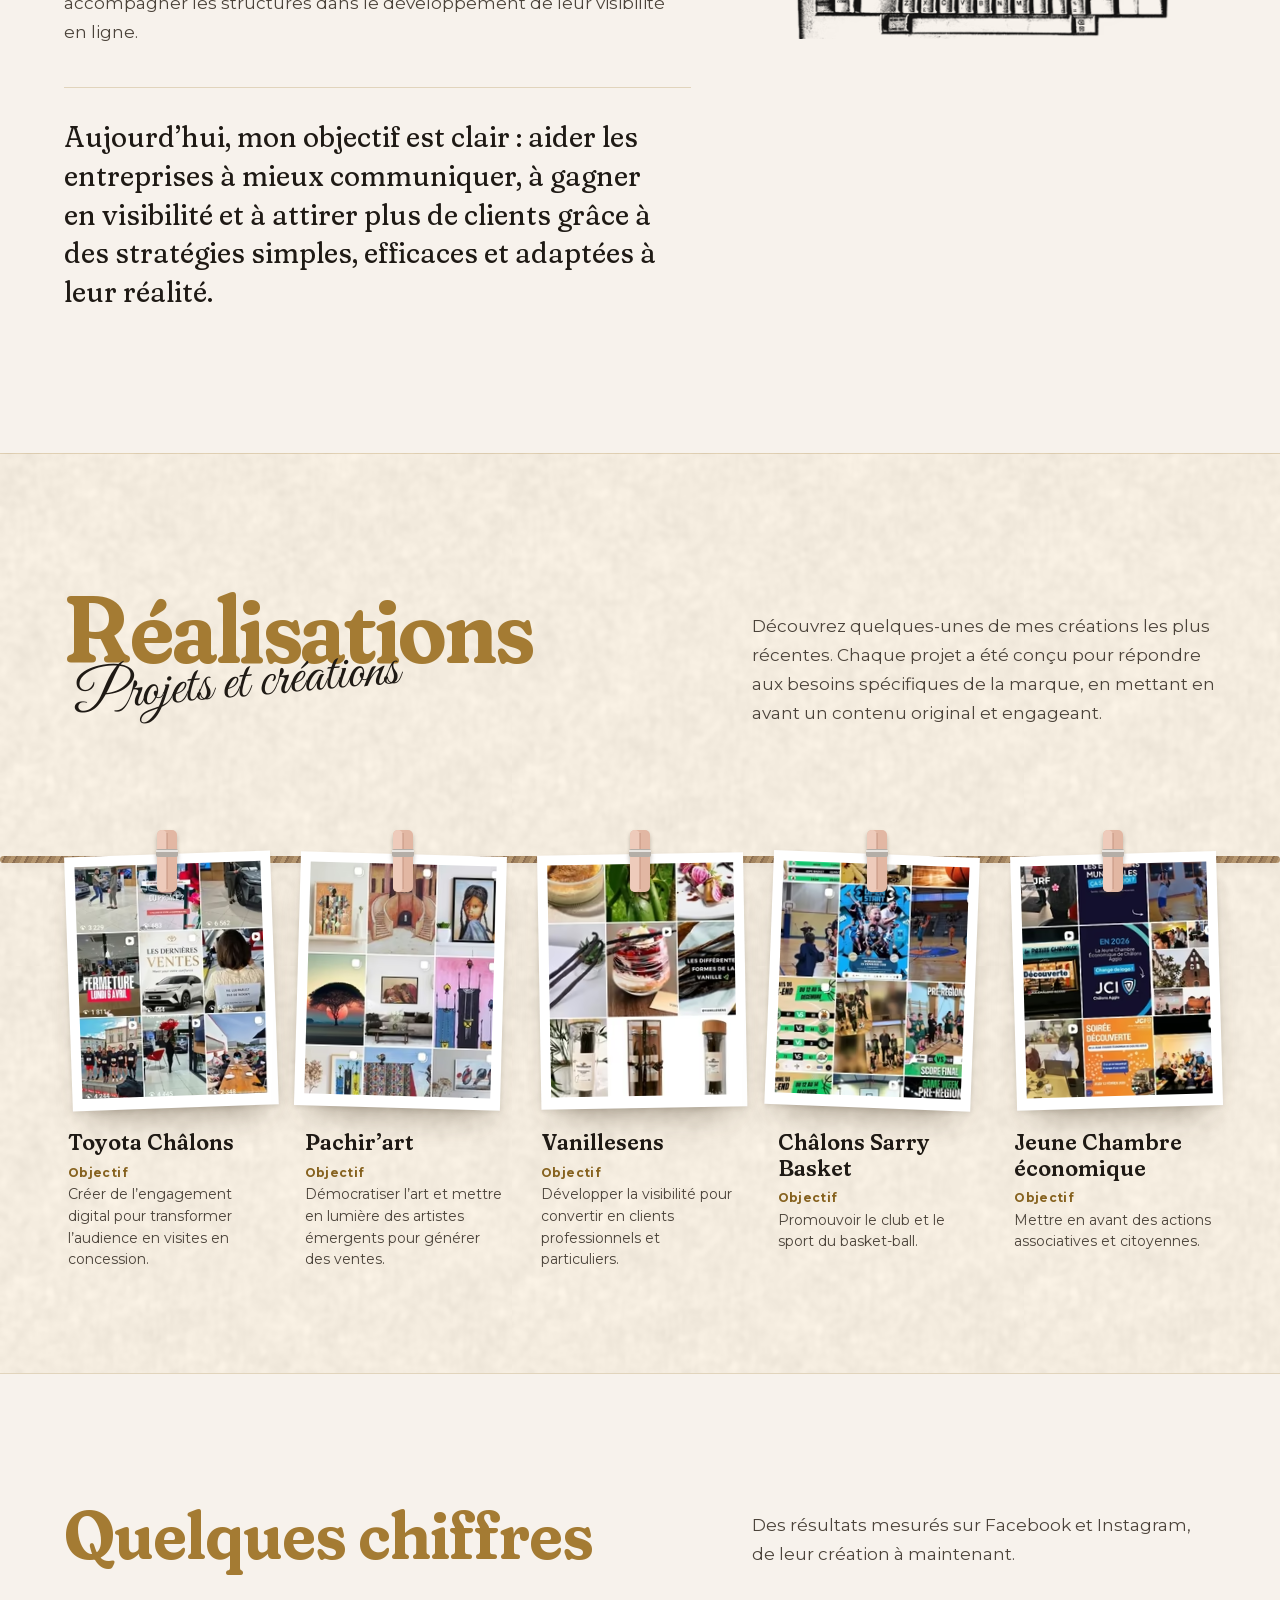
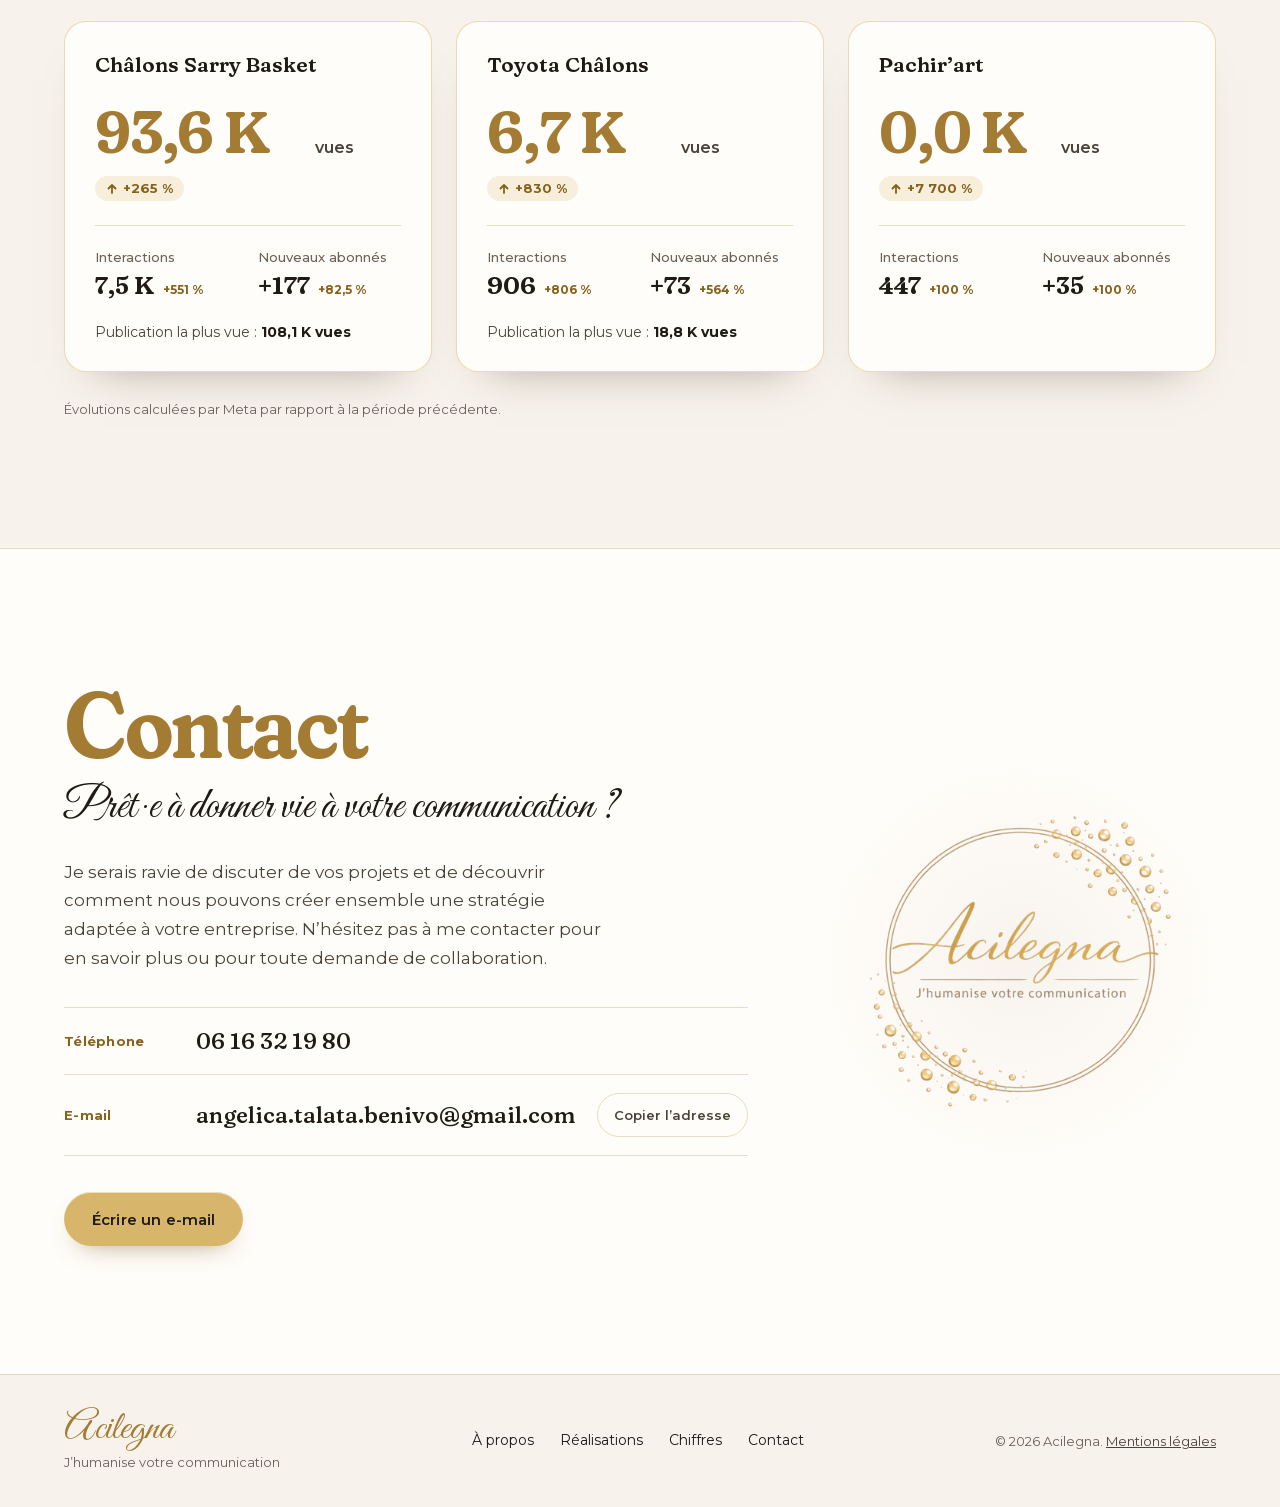
==== commit dde24dfa: "Adresse Vercel et contenus complétés - Adresse du site : https://acilegna.vercel.app (canonical, Ope" ====
--- a/site/index.html
+++ b/site/index.html
@@ -5,7 +5,7 @@
 <meta name="viewport" content="width=device-width, initial-scale=1">
 <title>Acilegna, J’humanise votre communication</title>
 <meta name="description" content="Angélica accompagne les entreprises dans leur communication, leurs réseaux sociaux et leur visibilité en ligne.">
-<link rel="canonical" href="https://domaine-a-preciser.example/">
+<link rel="canonical" href="https://acilegna.vercel.app/">
 <meta name="theme-color" content="#F7F2EC">
 
 <meta property="og:type" content="website">
@@ -13,8 +13,8 @@
 <meta property="og:site_name" content="Acilegna">
 <meta property="og:title" content="Acilegna, J’humanise votre communication">
 <meta property="og:description" content="Angélica accompagne les entreprises dans leur communication, leurs réseaux sociaux et leur visibilité en ligne.">
-<meta property="og:url" content="https://domaine-a-preciser.example/">
-<meta property="og:image" content="https://domaine-a-preciser.example/assets/img/og-image.jpg">
+<meta property="og:url" content="https://acilegna.vercel.app/">
+<meta property="og:image" content="https://acilegna.vercel.app/assets/img/og-image.jpg">
 <meta property="og:image:type" content="image/jpeg">
 <meta property="og:image:width" content="1200">
 <meta property="og:image:height" content="630">
@@ -40,21 +40,21 @@
 {
   "@context": "https://schema.org",
   "@type": "ProfessionalService",
-  "@id": "https://domaine-a-preciser.example/#acilegna",
+  "@id": "https://acilegna.vercel.app/#acilegna",
   "name": "Acilegna",
   "slogan": "J’humanise votre communication",
   "description": "Angélica accompagne les entreprises dans leur communication, leurs réseaux sociaux et leur visibilité en ligne.",
-  "url": "https://domaine-a-preciser.example/",
-  "logo": "https://domaine-a-preciser.example/assets/img/acilegna-logo.png",
-  "image": "https://domaine-a-preciser.example/assets/img/og-image.jpg",
+  "url": "https://acilegna.vercel.app/",
+  "logo": "https://acilegna.vercel.app/assets/img/acilegna-logo.png",
+  "image": "https://acilegna.vercel.app/assets/img/og-image.jpg",
   "telephone": "+33616321980",
   "email": "angelica.talata.benivo@gmail.com",
   "knowsAbout": ["Communication", "Réseaux sociaux", "Digital"],
   "founder": {
     "@type": "Person",
     "name": "Angélica Talata Benivo",
-    "image": "https://domaine-a-preciser.example/assets/img/angelica-portrait.png",
-    "worksFor": { "@id": "https://domaine-a-preciser.example/#acilegna" }
+    "image": "https://acilegna.vercel.app/assets/img/angelica-portrait.png",
+    "worksFor": { "@id": "https://acilegna.vercel.app/#acilegna" }
   }
 }
 </script>
@@ -195,7 +195,7 @@
 <div class="ac-print-photo"><picture><source type="image/avif" srcset="assets/img/grille-chalons-sarry-basket-220.avif 220w, assets/img/grille-chalons-sarry-basket.avif 426w" sizes="(max-width: 426px) calc(68vw - 20px), (max-width: 1023px) 270px, (max-width: 1380px) calc(16vw - 20px), 201px"><source type="image/webp" srcset="assets/img/grille-chalons-sarry-basket-220.webp 220w, assets/img/grille-chalons-sarry-basket.webp 426w" sizes="(max-width: 426px) calc(68vw - 20px), (max-width: 1023px) 270px, (max-width: 1380px) calc(16vw - 20px), 201px"><img src="assets/img/grille-chalons-sarry-basket.jpg" alt="Aperçu du compte Instagram de Châlons Sarry Basket" width="426" height="470" loading="lazy" decoding="async"></picture></div>
 <figcaption>
 <h3 class="ac-print-name">Châlons Sarry Basket</h3>
-<p class="ac-print-goal"><strong>Objectif</strong><span class="ac-todo">[Objectif à préciser]</span></p>
+<p class="ac-print-goal"><strong>Objectif</strong>Promouvoir le club et le sport du basket-ball.</p>
 </figcaption>
 </figure>
 </li>
@@ -205,7 +205,7 @@
 <div class="ac-print-photo"><picture><source type="image/avif" srcset="assets/img/grille-jci-chalons-220.avif 220w, assets/img/grille-jci-chalons.avif 426w" sizes="(max-width: 426px) calc(68vw - 20px), (max-width: 1023px) 270px, (max-width: 1380px) calc(16vw - 20px), 201px"><source type="image/webp" srcset="assets/img/grille-jci-chalons-220.webp 220w, assets/img/grille-jci-chalons.webp 426w" sizes="(max-width: 426px) calc(68vw - 20px), (max-width: 1023px) 270px, (max-width: 1380px) calc(16vw - 20px), 201px"><img src="assets/img/grille-jci-chalons.jpg" alt="Aperçu du compte Instagram de la Jeune Chambre économique de Châlons Agglo" width="426" height="478" loading="lazy" decoding="async"></picture></div>
 <figcaption>
 <h3 class="ac-print-name">Jeune Chambre économique</h3>
-<p class="ac-print-goal"><strong>Objectif</strong><span class="ac-todo">[Objectif à préciser]</span></p>
+<p class="ac-print-goal"><strong>Objectif</strong>Mettre en avant des actions associatives et citoyennes.</p>
 </figcaption>
 </figure>
 </li>
@@ -218,7 +218,7 @@
 <div class="ac-wrap">
 <div class="ac-stats-head">
 <h2 class="ac-h2" id="ac-stats-title" data-reveal>Quelques chiffres</h2>
-<p class="ac-stats-intro" data-reveal>Des résultats mesurés sur Facebook et Instagram, sur <span class="ac-todo">[période à préciser]</span>.</p>
+<p class="ac-stats-intro" data-reveal>Des résultats mesurés sur Facebook et Instagram, de leur création à maintenant.</p>
 </div>
 <div class="ac-stats-grid" data-reveal-group>
 <article class="ac-stat">
@@ -242,7 +242,7 @@
 <p class="ac-stat-best">Publication la plus vue&nbsp;: <strong>18,8&nbsp;K vues</strong></p>
 </article>
 <article class="ac-stat">
-<h3 class="ac-stat-client"><span class="ac-todo">[Client à préciser]</span></h3>
+<h3 class="ac-stat-client">Pachir’art</h3>
 <p class="ac-stat-main"><span class="ac-stat-num">32,7&nbsp;K</span><span class="ac-stat-unit">vues</span></p>
 <p class="ac-trend"><svg width="12" height="12" viewBox="0 0 12 12" aria-hidden="true"><path d="M6 10V2M2.5 5.5 6 2l3.5 3.5"></path></svg>+7&nbsp;700&nbsp;%</p>
 <dl class="ac-stat-list">
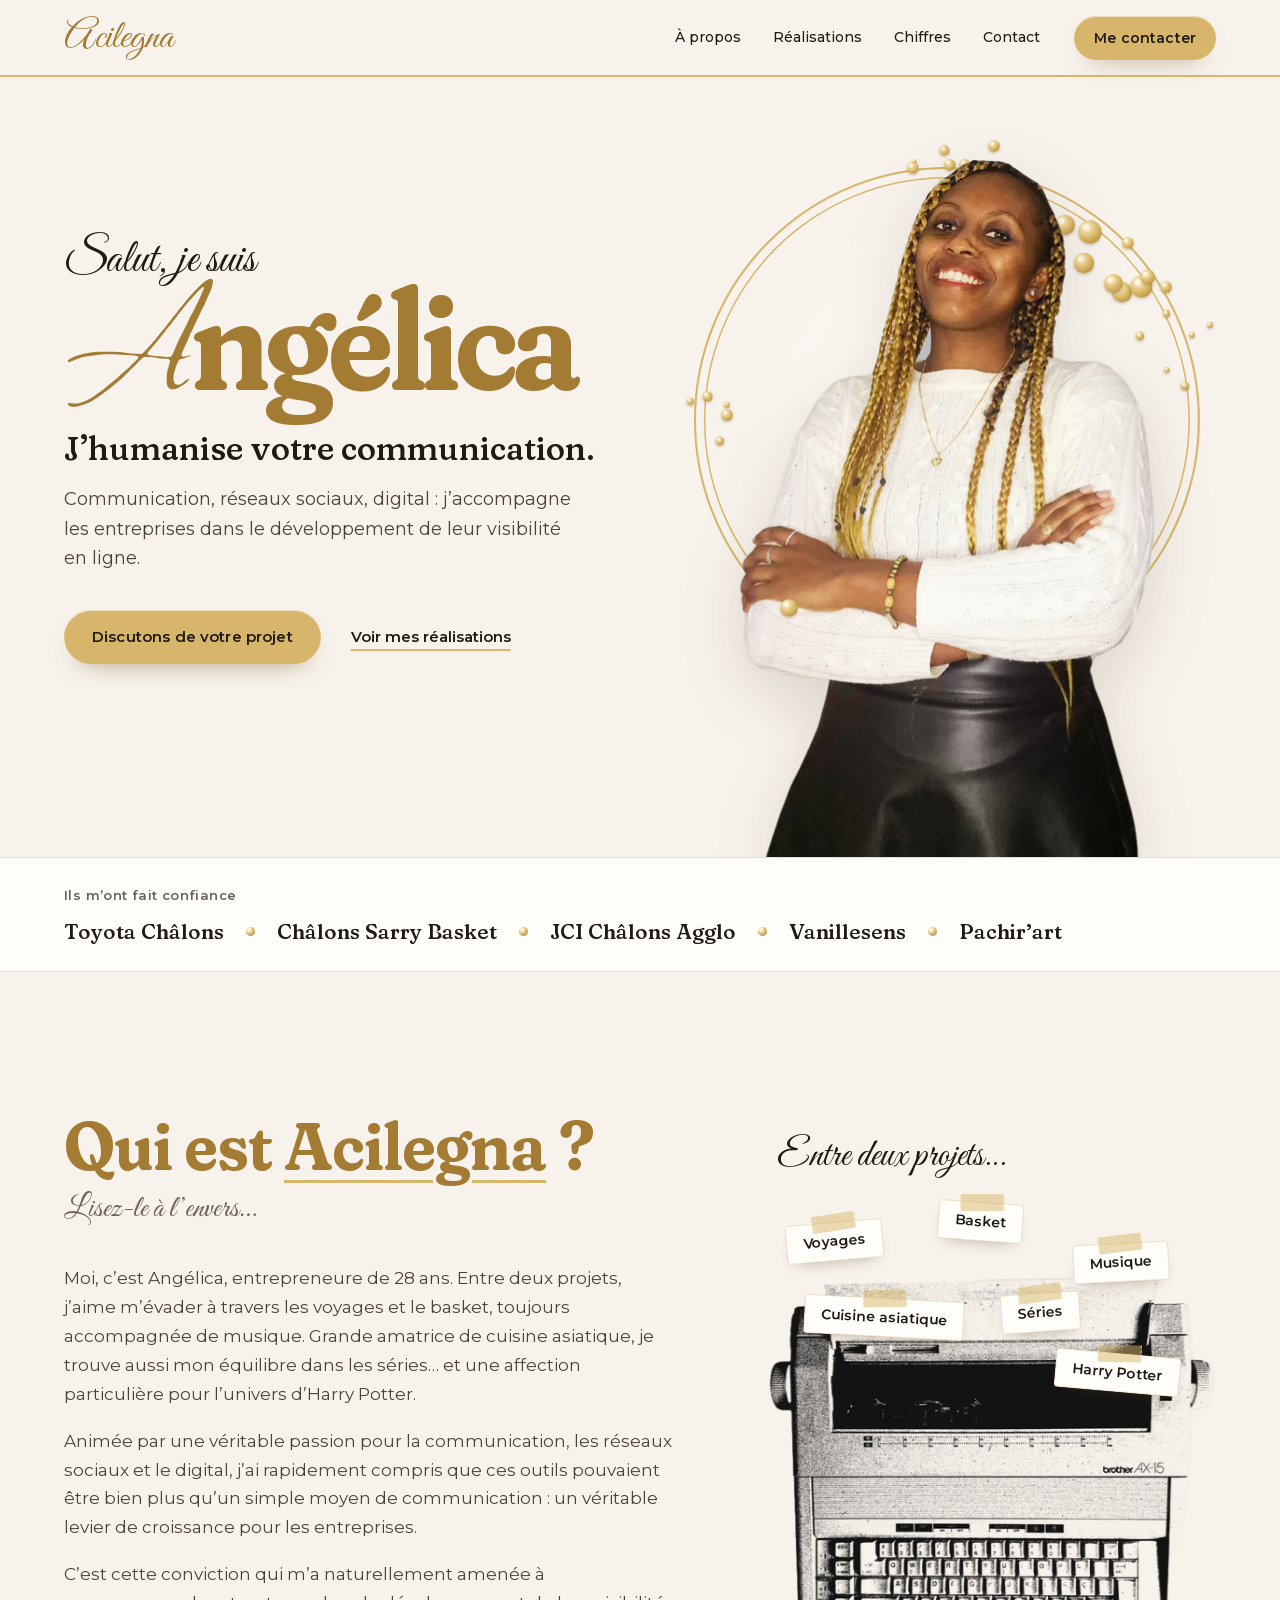
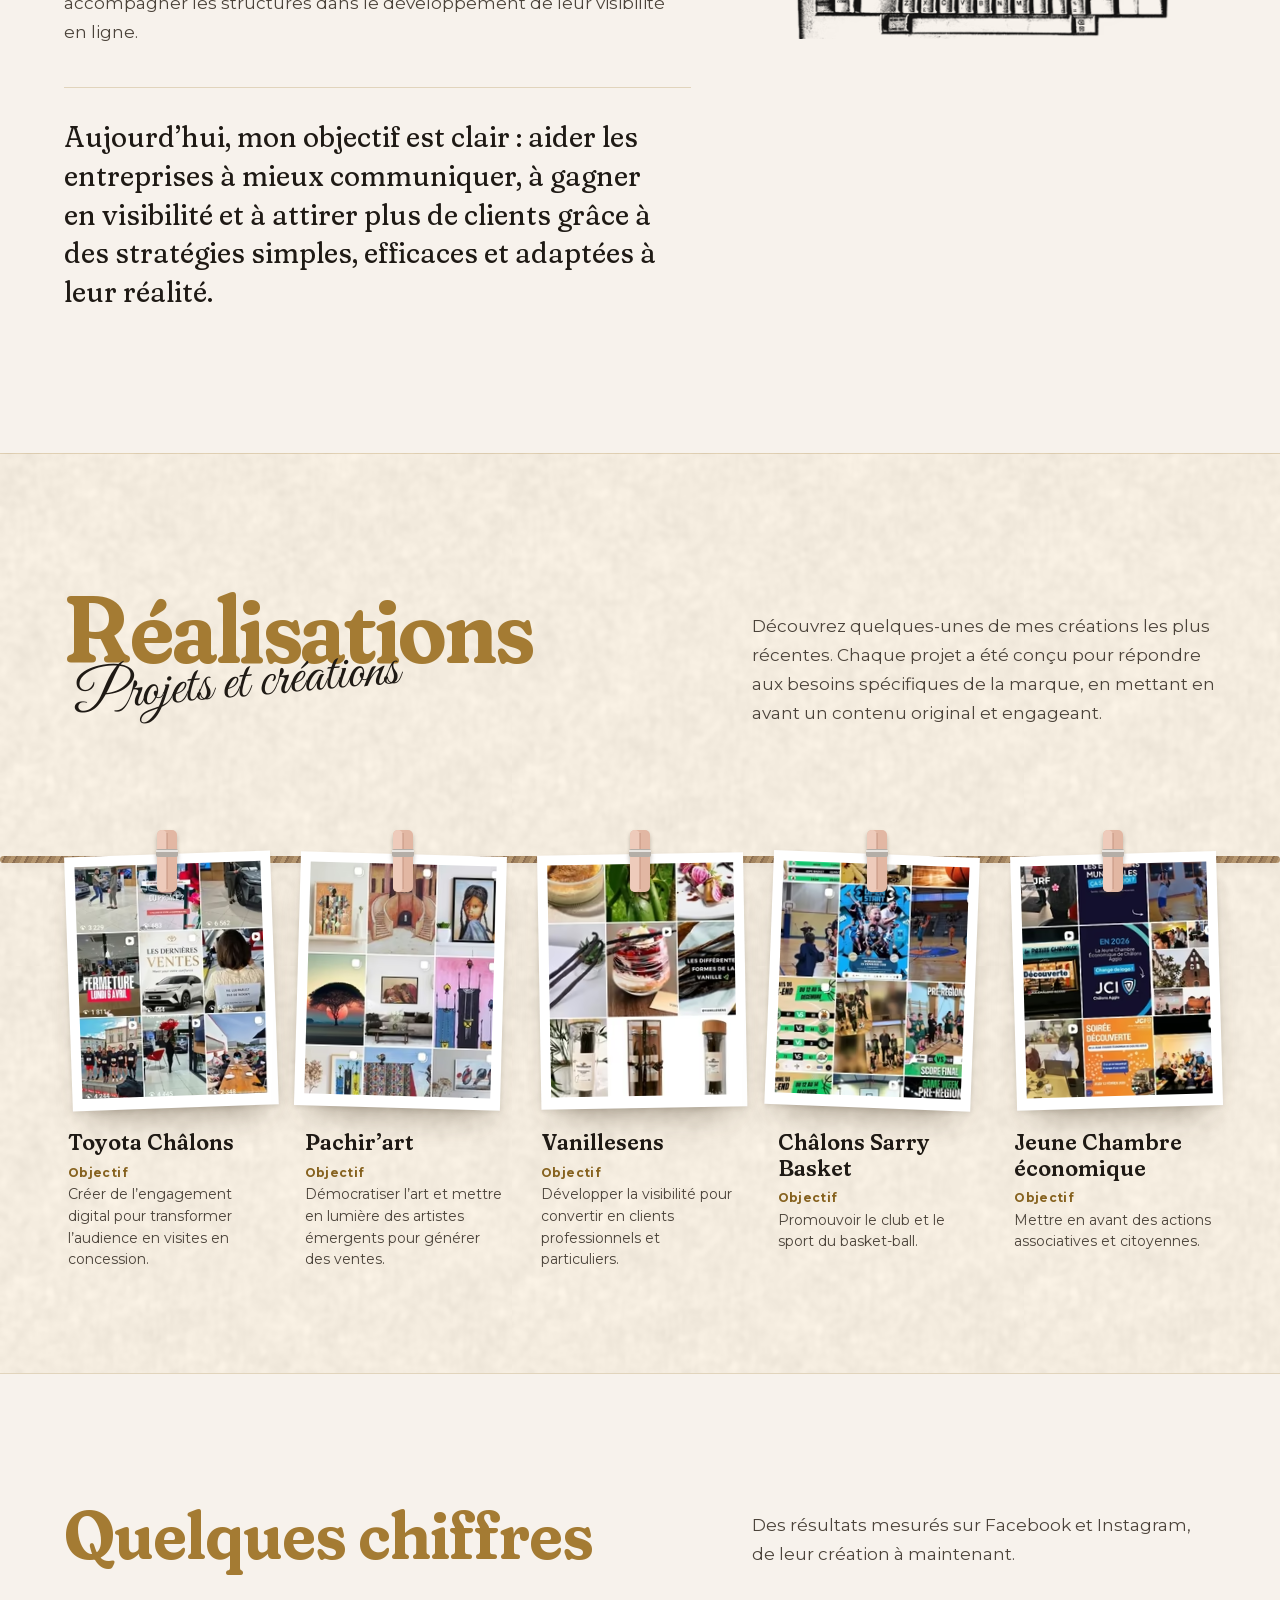
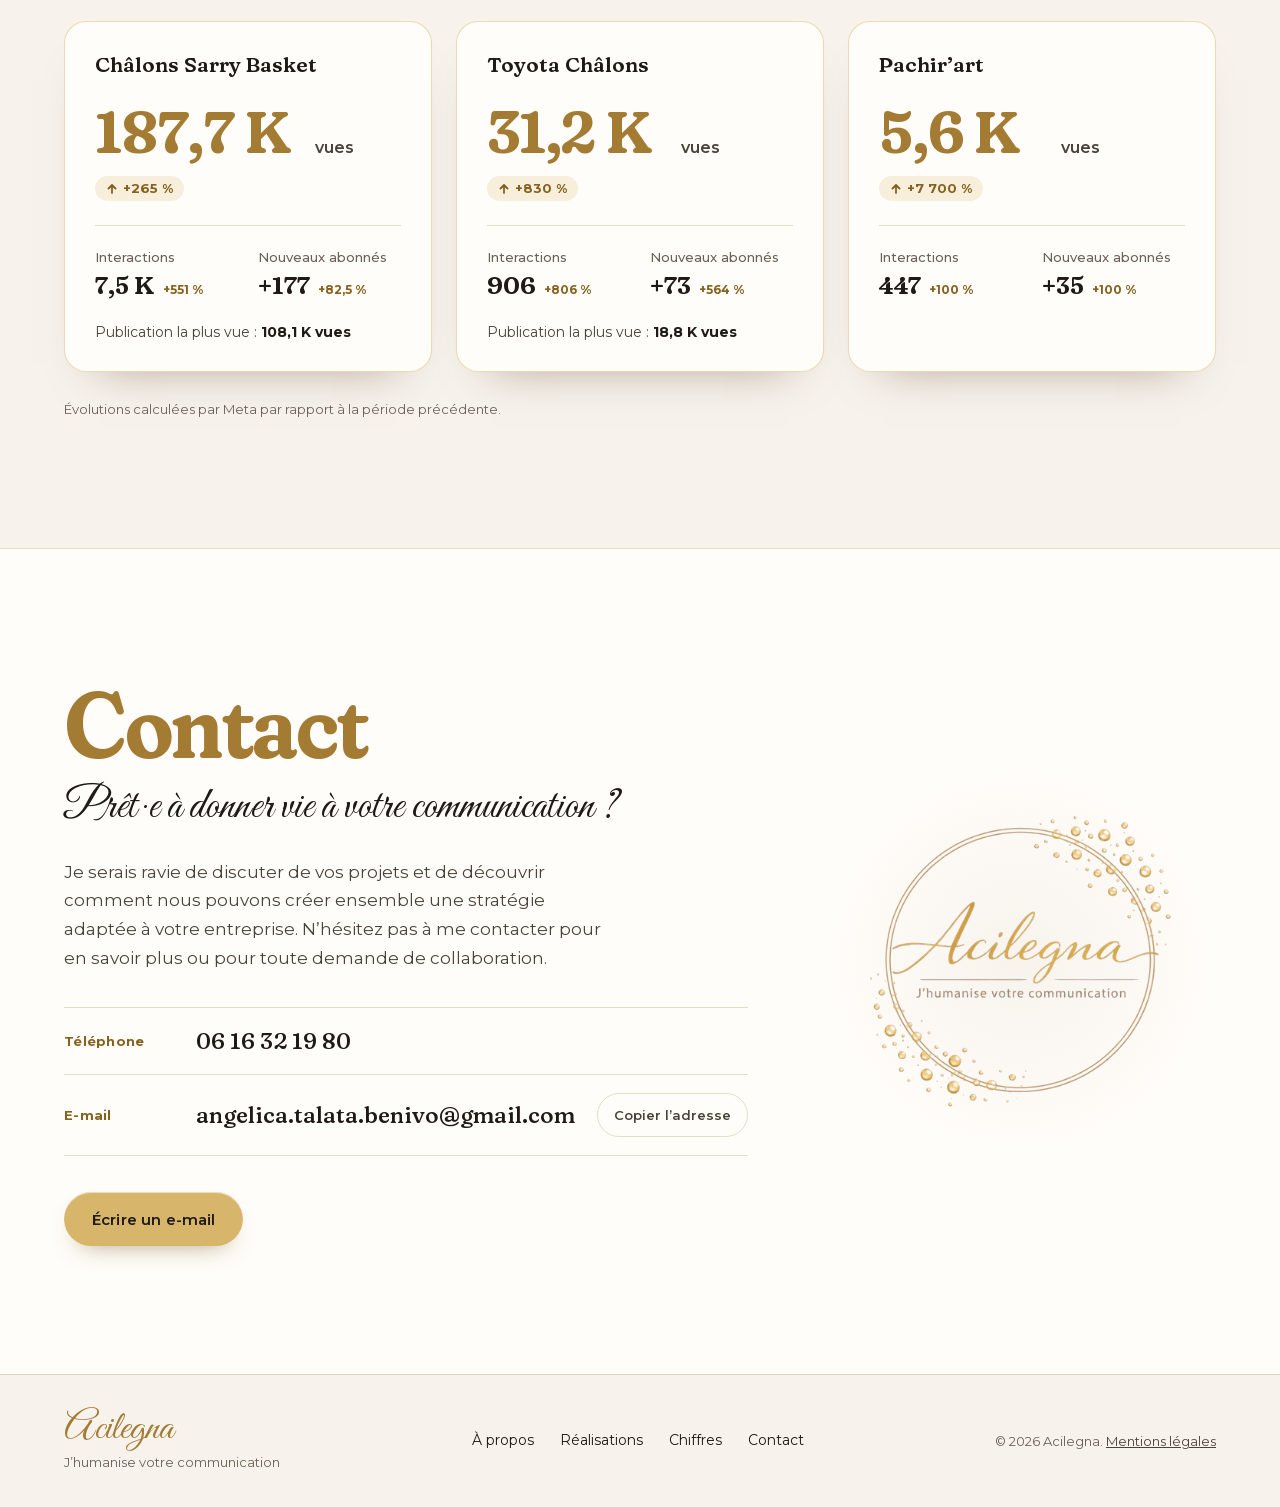
==== commit a3684cb1: "Titre « Angélica » : initiale manuscrite reprise du logo - « A » du logo vectorisé (cercle et « c » " ====
--- a/site/index.html
+++ b/site/index.html
@@ -86,7 +86,7 @@
 <div class="ac-wrap ac-hero-grid">
 <div class="ac-hero-copy">
 <p class="ac-script ac-hero-hello">Salut, je suis</p>
-<h1 class="ac-hero-name">Angélica</h1>
+<h1 class="ac-hero-name"><span class="ac-hero-initial">A</span>ngélica</h1>
 <p class="ac-hero-tagline">J’humanise votre communication.</p>
 <p class="ac-hero-lead">Communication, réseaux sociaux, digital&nbsp;: j’accompagne les entreprises dans le développement de leur visibilité en ligne.</p>
 <div class="ac-hero-actions">
--- a/site/assets/css/acilegna.css
+++ b/site/assets/css/acilegna.css
@@ -5,6 +5,11 @@
 @font-face { font-family: "Great Vibes"; font-style: normal; font-weight: 400; font-display: swap; src: url(../fonts/great-vibes-latin-ext.woff2) format("woff2"); unicode-range: U+0100-02BA, U+02BD-02C5, U+02C7-02CC, U+02CE-02D7, U+02DD-02FF, U+0304, U+0308, U+0329, U+1D00-1DBF, U+1E00-1E9F, U+1EF2-1EFF, U+2020, U+20A0-20AB, U+20AD-20C4, U+2113, U+2C60-2C7F, U+A720-A7FF; }
 @font-face { font-family: "Montserrat"; font-style: normal; font-weight: 400 700; font-display: swap; src: url(../fonts/montserrat-latin.woff2) format("woff2"); unicode-range: U+0000-00FF, U+0131, U+0152-0153, U+02BB-02BC, U+02C6, U+02DA, U+02DC, U+0304, U+0308, U+0329, U+2000-206F, U+20AC, U+2122, U+2191, U+2193, U+2212, U+2215, U+FEFF, U+FFFD; }
 @font-face { font-family: "Montserrat"; font-style: normal; font-weight: 400 700; font-display: swap; src: url(../fonts/montserrat-latin-ext.woff2) format("woff2"); unicode-range: U+0100-02BA, U+02BD-02C5, U+02C7-02CC, U+02CE-02D7, U+02DD-02FF, U+0304, U+0308, U+0329, U+1D00-1DBF, U+1E00-1E9F, U+1EF2-1EFF, U+2020, U+20A0-20AB, U+20AD-20C4, U+2113, U+2C60-2C7F, U+A720-A7FF; }
+
+/* <initiale> */
+/* Initiale du titre « Angélica » : le « A » manuscrit du logo, vectorisé (police d’un seul glyphe, métriques verticales de Fraunces pour ne pas changer la hauteur de ligne) */
+@font-face { font-family: "Acilegna Initiale"; font-style: normal; font-weight: 1 1000; font-display: block; src: url([data-uri]) format("woff2"); unicode-range: U+0041; }
+/* </initiale> */
 
 html { scroll-behavior: smooth; }
 body { margin: 0; }
@@ -66,6 +71,8 @@
 .ac-hero-copy { align-self: center; padding: 64px 0 96px; }
 .ac-hero-hello { font-size: clamp(2.3rem, 3.6vw, 3.3rem); color: var(--encre); }
 .ac-hero-name { margin-top: -.08em; font-family: var(--f-titre); font-variation-settings: "SOFT" 100, "WONK" 0; font-weight: 650; font-size: clamp(4.6rem, 11vw, 9.6rem); line-height: .95; letter-spacing: -.03em; color: var(--or-titre); }
+.ac-hero-name:has(.ac-hero-initial) { white-space: nowrap; } /* l’initiale (inline-block) ne doit pas créer de coupure dans le mot */
+.ac-hero-initial { display: inline-block; font-family: "Acilegna Initiale", var(--f-titre); font-variation-settings: normal; }
 .ac-hero-tagline { margin-top: 22px; font-family: var(--f-titre); font-variation-settings: "SOFT" 100, "WONK" 0; font-weight: 500; font-size: clamp(1.6rem, 2.6vw, 2.3rem); line-height: 1.15; color: var(--encre); }
 .ac-hero-lead { margin-top: 18px; max-width: 33rem; font-size: 18px; line-height: 1.65; color: var(--encre-2); text-wrap: pretty; }
 .ac-hero-actions { margin-top: 36px; display: flex; flex-wrap: wrap; align-items: center; gap: 14px 30px; }
@@ -243,6 +250,7 @@
 @keyframes ac-up { from { opacity: 0; transform: translateY(24px); } }
 @keyframes ac-fade { from { opacity: 0; } }
 @keyframes ac-write { from { clip-path: inset(-50% 115% -50% -15%); } to { clip-path: inset(-50% -15% -50% -15%); } }
+@keyframes ac-write-initial { from { clip-path: inset(-40% 130% -40% -10%); } to { clip-path: inset(-40% -40% -40% -10%); } }
 @keyframes ac-zoom { from { opacity: 0; transform: scale(.94); } }
 @keyframes ac-pop { from { opacity: 0; transform: scale(.85); } }
 @keyframes ac-pearl { from { opacity: 0; transform: scale(.5); } }
@@ -257,6 +265,7 @@
 /* Héros : séquence d'arrivée au chargement (CSS pur, hors du fil principal) */
 .ac-motion .ac-hero-hello { animation: ac-write 1.2s var(--ease-write) .1s backwards; }
 .ac-motion .ac-hero-name { animation: ac-rise 1.1s var(--ease-out) .25s backwards; }
+.ac-motion .ac-hero-initial { animation: ac-write-initial 1.1s var(--ease-out) .25s backwards; }
 .ac-motion .ac-hero-tagline { animation: ac-rise 1s var(--ease-out) .4s backwards; }
 .ac-motion .ac-hero-lead { animation: ac-rise 1s var(--ease-out) .52s backwards; }
 .ac-motion .ac-hero-actions { animation: ac-rise 1s var(--ease-out) .64s backwards; }
